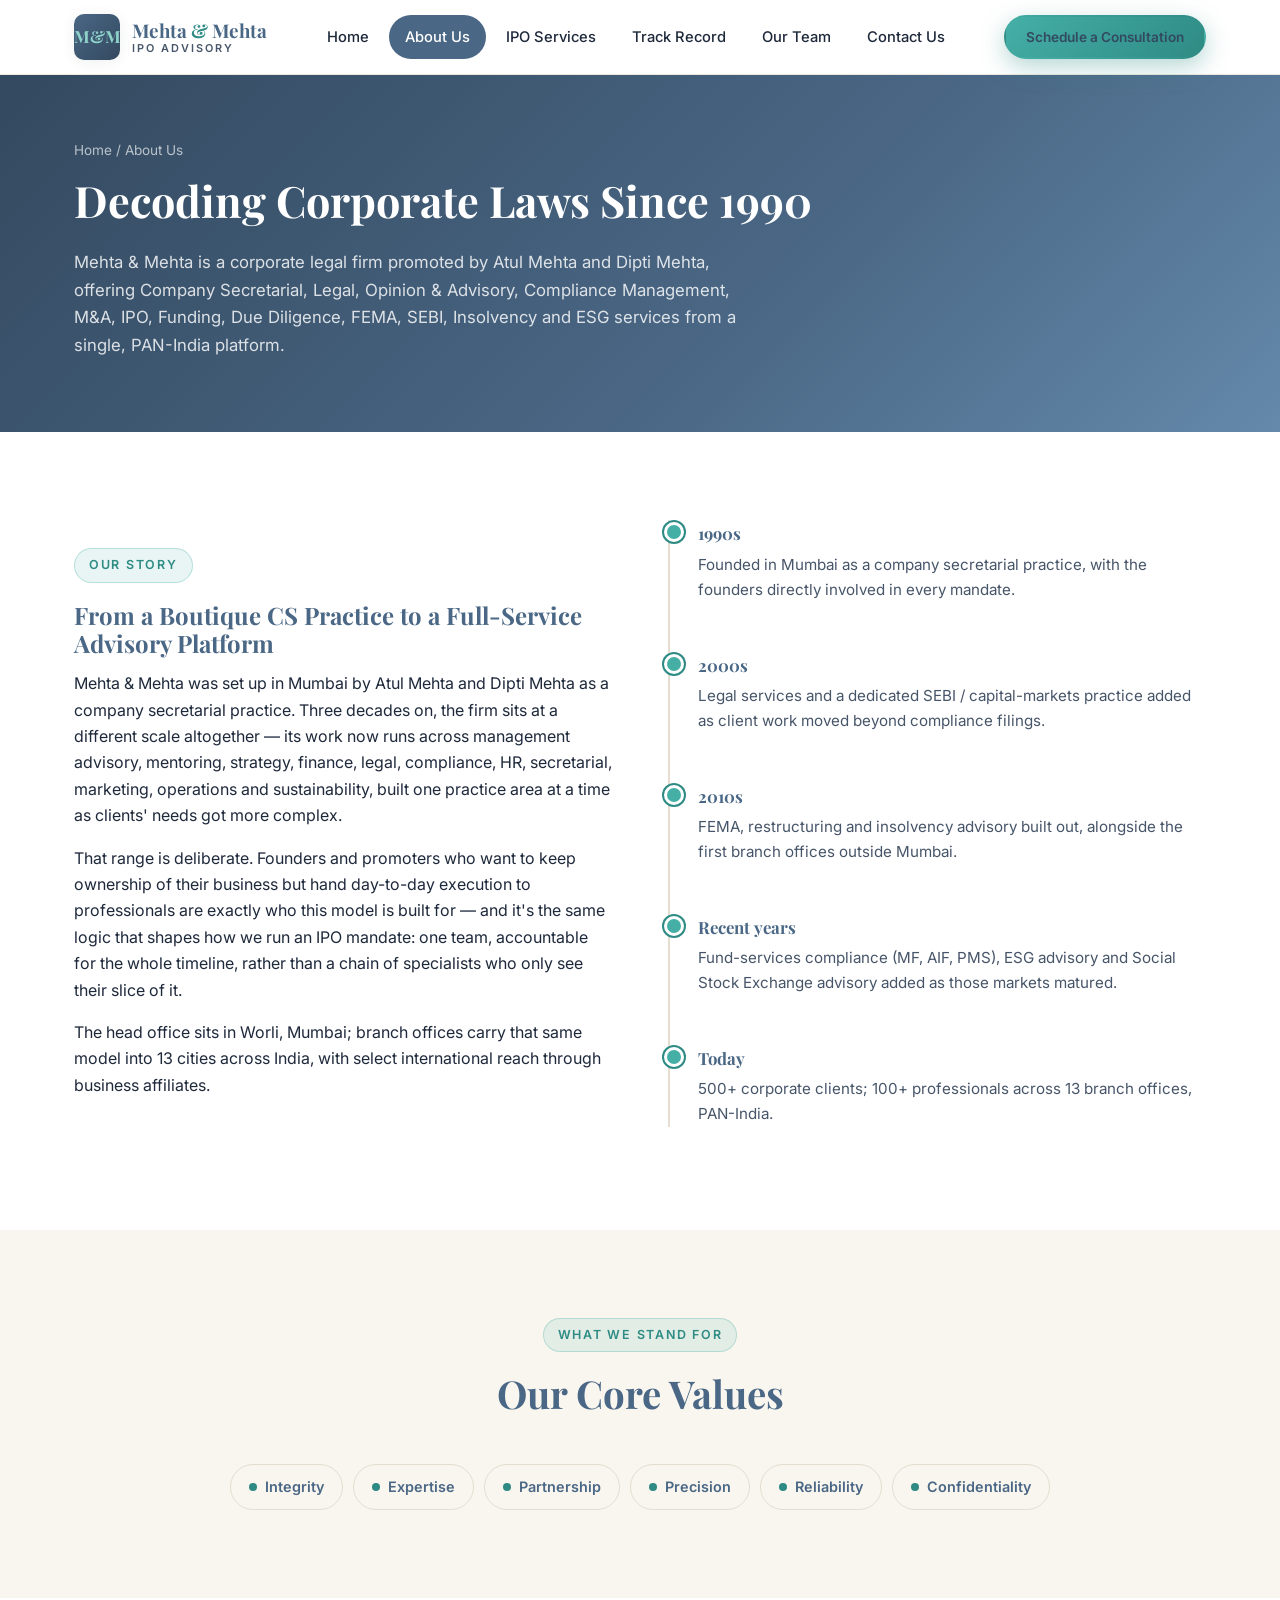
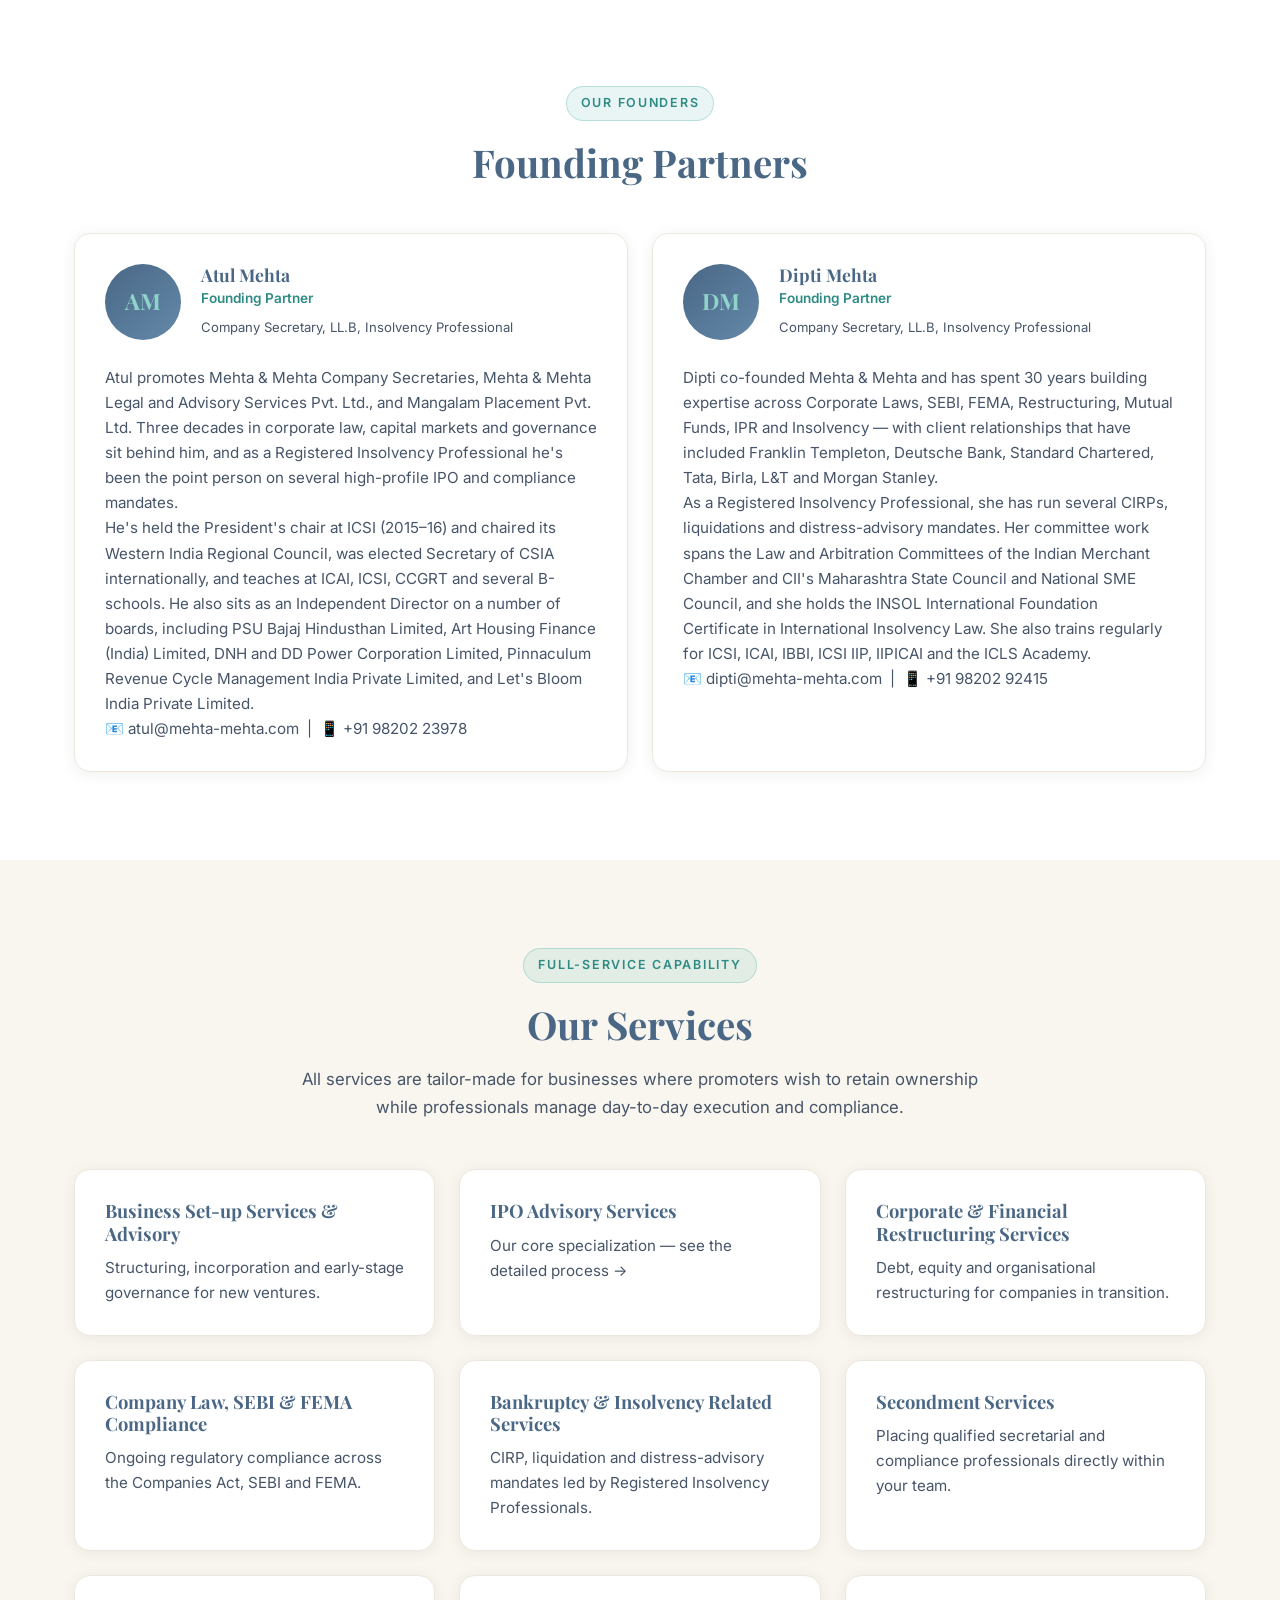
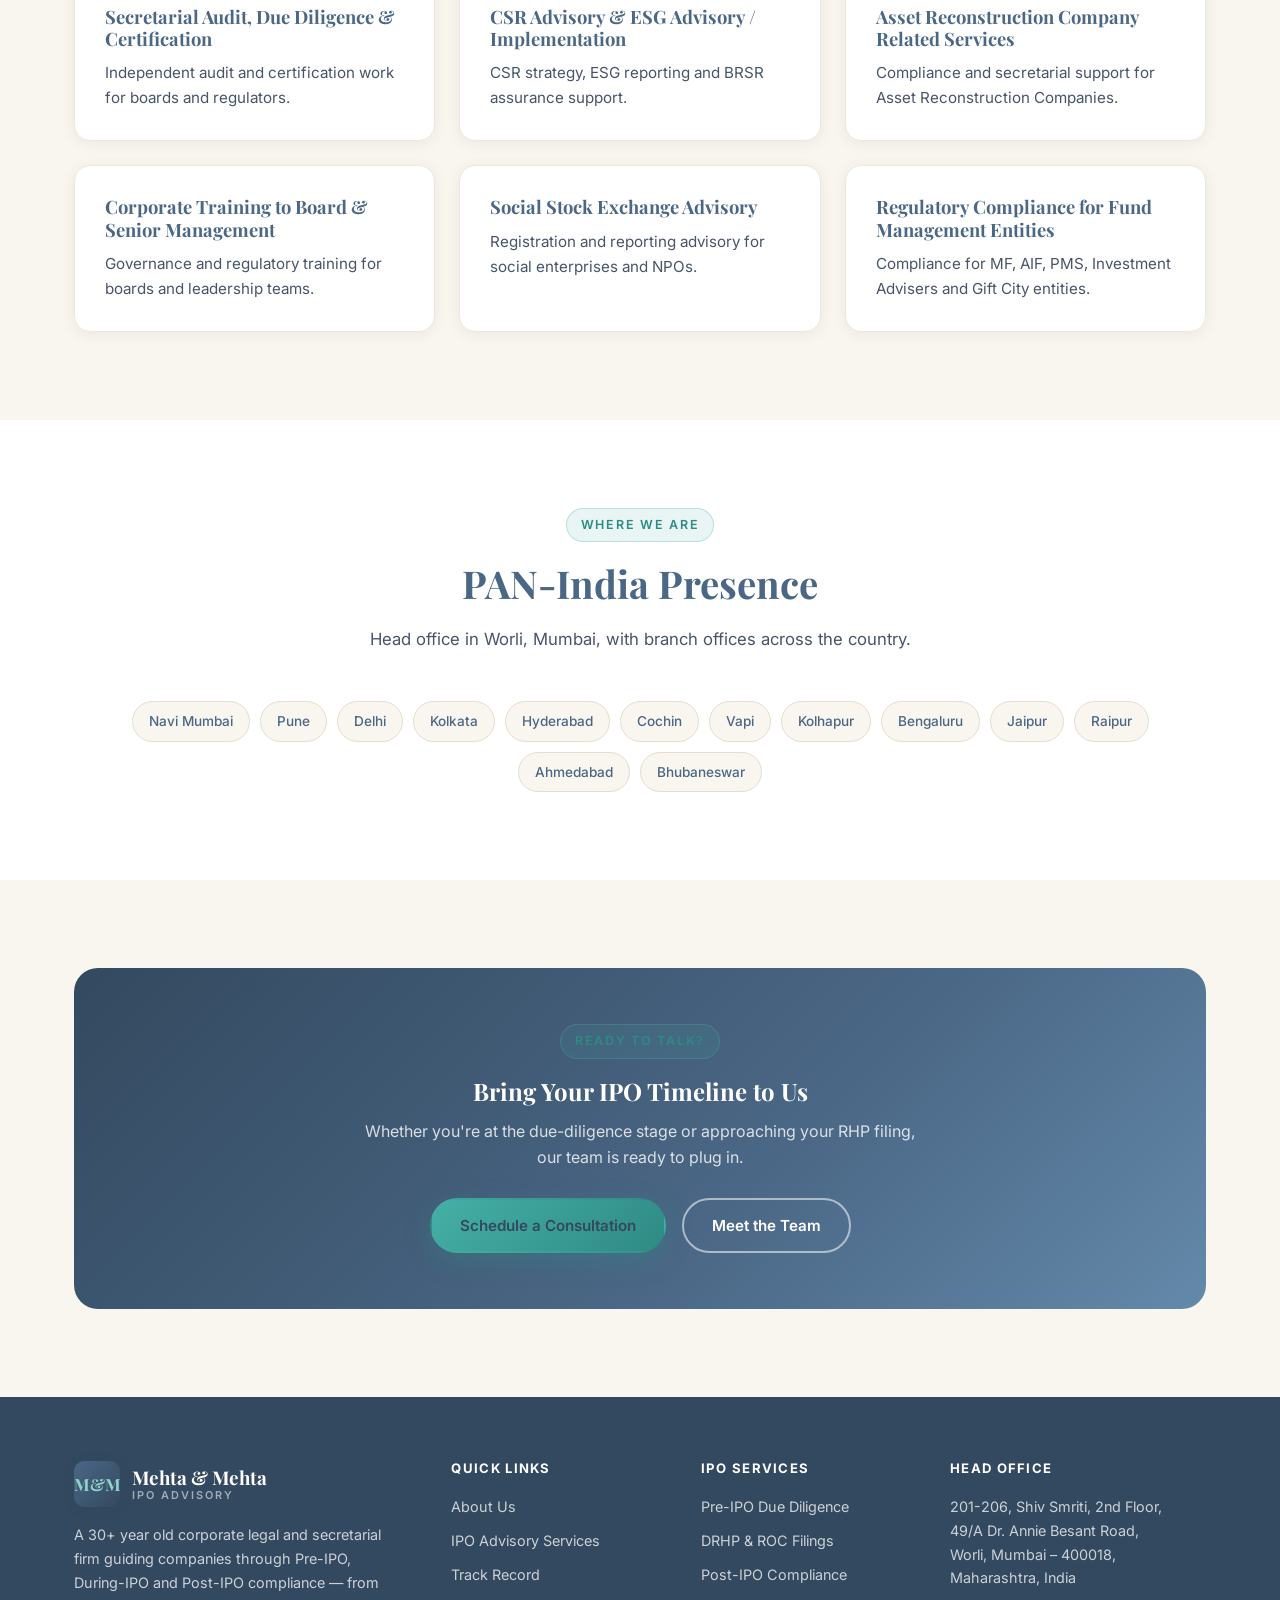
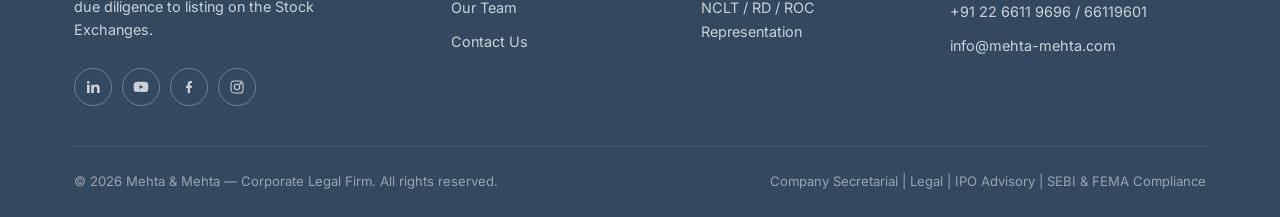
==== about.html @ b13aa044 "Initial commit: M&M IPO Advisory static site Home, About, IPO Services, Track Record, Team and Conta" ====
<!DOCTYPE html>
<html lang="en">
<head>
<meta charset="UTF-8">
<meta name="viewport" content="width=device-width, initial-scale=1.0">
<title>About Us | M&amp;M IPO Advisory — Mehta &amp; Mehta</title>
<meta name="description" content="Mehta & Mehta — a 30+ year old corporate legal and company secretarial firm founded in 1990 by Atul Mehta and Dipti Mehta, with a PAN-India presence across 13 branch offices.">
<link rel="preconnect" href="https://fonts.googleapis.com">
<link rel="preconnect" href="https://fonts.gstatic.com" crossorigin>
<link href="https://fonts.googleapis.com/css2?family=Playfair+Display:wght@500;600;700&family=Inter:wght@300;400;500;600;700&display=swap" rel="stylesheet">
<link rel="stylesheet" href="css/style.css">
</head>
<body>

<header class="main-header">
  <div class="nav-wrap">
    <a class="brand" href="index.html">
      <div class="brand-badge">M&amp;M</div>
      <div class="brand-text">
        <span class="name">Mehta <span class="amp">&amp;</span> Mehta</span>
        <span class="tag">IPO Advisory</span>
      </div>
    </a>
    <nav class="nav-links" id="navLinks">
      <a href="index.html" data-page="index.html">Home</a>
      <a href="about.html" data-page="about.html">About Us</a>
      <a href="services.html" data-page="services.html">IPO Services</a>
      <a href="track-record.html" data-page="track-record.html">Track Record</a>
      <a href="team.html" data-page="team.html">Our Team</a>
      <a href="contact.html" data-page="contact.html">Contact Us</a>
      <a class="btn btn-gold btn-sm" href="contact.html">Schedule a Consultation</a>
    </nav>
    <div class="nav-actions">
      <a class="btn btn-gold btn-sm" href="contact.html">Schedule a Consultation</a>
      <button class="nav-toggle" id="navToggle" aria-label="Toggle menu">
        <svg viewBox="0 0 24 24" fill="none" stroke="currentColor" stroke-width="2"><line x1="3" y1="6" x2="21" y2="6"/><line x1="3" y1="12" x2="21" y2="12"/><line x1="3" y1="18" x2="21" y2="18"/></svg>
      </button>
    </div>
  </div>
</header>

<section class="page-hero">
  <div class="container">
    <div class="breadcrumb"><a href="index.html">Home</a> / About Us</div>
    <h1>Decoding Corporate Laws Since 1990</h1>
    <p>Mehta &amp; Mehta is a corporate legal firm promoted by Atul Mehta and Dipti Mehta, offering Company Secretarial, Legal, Opinion &amp; Advisory, Compliance Management, M&amp;A, IPO, Funding, Due Diligence, FEMA, SEBI, Insolvency and ESG services from a single, PAN-India platform.</p>
  </div>
</section>

<section>
  <div class="container">
    <div class="grid grid-2" style="align-items:center;gap:56px;">
      <div class="reveal">
        <span class="eyebrow">Our Story</span>
        <h2>From a Boutique CS Practice to a Full-Service Advisory Platform</h2>
        <p>Mehta &amp; Mehta was set up in Mumbai by Atul Mehta and Dipti Mehta as a company secretarial practice. Three decades on, the firm sits at a different scale altogether — its work now runs across management advisory, mentoring, strategy, finance, legal, compliance, HR, secretarial, marketing, operations and sustainability, built one practice area at a time as clients' needs got more complex.</p>
        <p>That range is deliberate. Founders and promoters who want to keep ownership of their business but hand day-to-day execution to professionals are exactly who this model is built for — and it's the same logic that shapes how we run an IPO mandate: one team, accountable for the whole timeline, rather than a chain of specialists who only see their slice of it.</p>
        <p>The head office sits in Worli, Mumbai; branch offices carry that same model into 13 cities across India, with select international reach through business affiliates.</p>
      </div>
      <div class="reveal">
        <div class="milestones">
          <div class="milestone"><span class="yr">1990s</span><p>Founded in Mumbai as a company secretarial practice, with the founders directly involved in every mandate.</p></div>
          <div class="milestone"><span class="yr">2000s</span><p>Legal services and a dedicated SEBI / capital-markets practice added as client work moved beyond compliance filings.</p></div>
          <div class="milestone"><span class="yr">2010s</span><p>FEMA, restructuring and insolvency advisory built out, alongside the first branch offices outside Mumbai.</p></div>
          <div class="milestone"><span class="yr">Recent years</span><p>Fund-services compliance (MF, AIF, PMS), ESG advisory and Social Stock Exchange advisory added as those markets matured.</p></div>
          <div class="milestone"><span class="yr">Today</span><p>500+ corporate clients; 100+ professionals across 13 branch offices, PAN-India.</p></div>
        </div>
      </div>
    </div>
  </div>
</section>

<section class="section-cream">
  <div class="container">
    <div class="section-head reveal">
      <span class="eyebrow">What We Stand For</span>
      <h2>Our Core Values</h2>
    </div>
    <div class="tag-list flex-center reveal">
      <span class="value-chip"><span class="dot"></span>Integrity</span>
      <span class="value-chip"><span class="dot"></span>Expertise</span>
      <span class="value-chip"><span class="dot"></span>Partnership</span>
      <span class="value-chip"><span class="dot"></span>Precision</span>
      <span class="value-chip"><span class="dot"></span>Reliability</span>
      <span class="value-chip"><span class="dot"></span>Confidentiality</span>
    </div>
  </div>
</section>

<section>
  <div class="container">
    <div class="section-head reveal">
      <span class="eyebrow">Our Founders</span>
      <h2>Founding Partners</h2>
    </div>
    <div class="grid grid-2">
      <div class="card reveal">
        <div class="team-card">
          <div class="avatar">AM</div>
          <div>
            <h3>Atul Mehta</h3>
            <span class="role">Founding Partner</span>
            <p class="cred">Company Secretary, LL.B, Insolvency Professional</p>
          </div>
        </div>
        <p style="margin-top:16px;">Atul promotes Mehta &amp; Mehta Company Secretaries, Mehta &amp; Mehta Legal and Advisory Services Pvt. Ltd., and Mangalam Placement Pvt. Ltd. Three decades in corporate law, capital markets and governance sit behind him, and as a Registered Insolvency Professional he's been the point person on several high-profile IPO and compliance mandates.</p>
        <p>He's held the President's chair at ICSI (2015–16) and chaired its Western India Regional Council, was elected Secretary of CSIA internationally, and teaches at ICAI, ICSI, CCGRT and several B-schools. He also sits as an Independent Director on a number of boards, including PSU Bajaj Hindusthan Limited, Art Housing Finance (India) Limited, DNH and DD Power Corporation Limited, Pinnaculum Revenue Cycle Management India Private Limited, and Let's Bloom India Private Limited.</p>
        <p class="contact-line">📧 <a href="mailto:atul@mehta-mehta.com">atul@mehta-mehta.com</a> &nbsp;|&nbsp; 📱 +91 98202 23978</p>
      </div>
      <div class="card reveal">
        <div class="team-card">
          <div class="avatar">DM</div>
          <div>
            <h3>Dipti Mehta</h3>
            <span class="role">Founding Partner</span>
            <p class="cred">Company Secretary, LL.B, Insolvency Professional</p>
          </div>
        </div>
        <p style="margin-top:16px;">Dipti co-founded Mehta &amp; Mehta and has spent 30 years building expertise across Corporate Laws, SEBI, FEMA, Restructuring, Mutual Funds, IPR and Insolvency — with client relationships that have included Franklin Templeton, Deutsche Bank, Standard Chartered, Tata, Birla, L&amp;T and Morgan Stanley.</p>
        <p>As a Registered Insolvency Professional, she has run several CIRPs, liquidations and distress-advisory mandates. Her committee work spans the Law and Arbitration Committees of the Indian Merchant Chamber and CII's Maharashtra State Council and National SME Council, and she holds the INSOL International Foundation Certificate in International Insolvency Law. She also trains regularly for ICSI, ICAI, IBBI, ICSI IIP, IIPICAI and the ICLS Academy.</p>
        <p class="contact-line">📧 <a href="mailto:dipti@mehta-mehta.com">dipti@mehta-mehta.com</a> &nbsp;|&nbsp; 📱 +91 98202 92415</p>
      </div>
    </div>
  </div>
</section>

<section class="section-cream">
  <div class="container">
    <div class="section-head reveal">
      <span class="eyebrow">Full-Service Capability</span>
      <h2>Our Services</h2>
      <p>All services are tailor-made for businesses where promoters wish to retain ownership while professionals manage day-to-day execution and compliance.</p>
    </div>
    <div class="grid grid-3">
      <div class="card reveal"><h3>Business Set-up Services &amp; Advisory</h3><p>Structuring, incorporation and early-stage governance for new ventures.</p></div>
      <div class="card reveal"><h3>IPO Advisory Services</h3><p>Our core specialization — see the <a href="services.html">detailed process →</a></p></div>
      <div class="card reveal"><h3>Corporate &amp; Financial Restructuring Services</h3><p>Debt, equity and organisational restructuring for companies in transition.</p></div>
      <div class="card reveal"><h3>Company Law, SEBI &amp; FEMA Compliance</h3><p>Ongoing regulatory compliance across the Companies Act, SEBI and FEMA.</p></div>
      <div class="card reveal"><h3>Bankruptcy &amp; Insolvency Related Services</h3><p>CIRP, liquidation and distress-advisory mandates led by Registered Insolvency Professionals.</p></div>
      <div class="card reveal"><h3>Secondment Services</h3><p>Placing qualified secretarial and compliance professionals directly within your team.</p></div>
      <div class="card reveal"><h3>Secretarial Audit, Due Diligence &amp; Certification</h3><p>Independent audit and certification work for boards and regulators.</p></div>
      <div class="card reveal"><h3>CSR Advisory &amp; ESG Advisory / Implementation</h3><p>CSR strategy, ESG reporting and BRSR assurance support.</p></div>
      <div class="card reveal"><h3>Asset Reconstruction Company Related Services</h3><p>Compliance and secretarial support for Asset Reconstruction Companies.</p></div>
      <div class="card reveal"><h3>Corporate Training to Board &amp; Senior Management</h3><p>Governance and regulatory training for boards and leadership teams.</p></div>
      <div class="card reveal"><h3>Social Stock Exchange Advisory</h3><p>Registration and reporting advisory for social enterprises and NPOs.</p></div>
      <div class="card reveal"><h3>Regulatory Compliance for Fund Management Entities</h3><p>Compliance for MF, AIF, PMS, Investment Advisers and Gift City entities.</p></div>
    </div>
  </div>
</section>

<section>
  <div class="container">
    <div class="section-head reveal">
      <span class="eyebrow">Where We Are</span>
      <h2>PAN-India Presence</h2>
      <p>Head office in Worli, Mumbai, with branch offices across the country.</p>
    </div>
    <div class="branch-pills flex-center reveal">
      <span>Navi Mumbai</span><span>Pune</span><span>Delhi</span><span>Kolkata</span><span>Hyderabad</span>
      <span>Cochin</span><span>Vapi</span><span>Kolhapur</span><span>Bengaluru</span><span>Jaipur</span>
      <span>Raipur</span><span>Ahmedabad</span><span>Bhubaneswar</span>
    </div>
  </div>
</section>

<section class="section-cream">
  <div class="container">
    <div class="cta-band reveal" style="background:linear-gradient(135deg,var(--navy-dark),var(--navy) 60%,var(--navy-mid));">
      <span class="eyebrow">Ready to Talk?</span>
      <h2>Bring Your IPO Timeline to Us</h2>
      <p>Whether you're at the due-diligence stage or approaching your RHP filing, our team is ready to plug in.</p>
      <div class="cta-actions">
        <a class="btn btn-gold" href="contact.html">Schedule a Consultation</a>
        <a class="btn btn-outline-light" href="team.html">Meet the Team</a>
      </div>
    </div>
  </div>
</section>

<footer class="site-footer">
  <div class="container">
    <div class="footer-grid">
      <div>
        <a class="brand" href="index.html" style="margin-bottom:16px;">
          <div class="brand-badge">M&amp;M</div>
          <div class="brand-text">
            <span class="name">Mehta &amp; Mehta</span>
            <span class="tag">IPO Advisory</span>
          </div>
        </a>
        <p class="desc">A 30+ year old corporate legal and secretarial firm guiding companies through Pre-IPO, During-IPO and Post-IPO compliance — from due diligence to listing on the Stock Exchanges.</p>
        <div class="social-row">
          <a href="https://www.linkedin.com/company/mnmlegal" target="_blank" rel="noopener" aria-label="LinkedIn"><svg viewBox="0 0 24 24" fill="currentColor" width="16" height="16"><path d="M6.94 5a2 2 0 11-4-.002 2 2 0 014 .002zM7 8.48H3V21h4V8.48zm6.32 0H9.34V21h3.94v-6.57c0-3.66 4.77-3.96 4.77 0V21H22v-7.93c0-6.17-7.06-5.94-8.68-2.91V8.48z"/></svg></a>
          <a href="https://www.youtube.com/channel/UCFiho8xrHI4d8hcQgPQEnPQ" target="_blank" rel="noopener" aria-label="YouTube"><svg viewBox="0 0 24 24" fill="currentColor" width="16" height="16"><path d="M23 12s0-3.5-.45-5.17a2.94 2.94 0 00-2.07-2.08C18.8 4.3 12 4.3 12 4.3s-6.8 0-8.48.45A2.94 2.94 0 001.45 6.83C1 8.5 1 12 1 12s0 3.5.45 5.17a2.94 2.94 0 002.07 2.08C5.2 19.7 12 19.7 12 19.7s6.8 0 8.48-.45a2.94 2.94 0 002.07-2.08C23 15.5 23 12 23 12zM9.75 15.02V8.98L15.5 12l-5.75 3.02z"/></svg></a>
          <a href="https://www.facebook.com/mnmlegals" target="_blank" rel="noopener" aria-label="Facebook"><svg viewBox="0 0 24 24" fill="currentColor" width="16" height="16"><path d="M13.5 21v-7.5H16l.5-3.5h-3V7.8c0-1 .3-1.7 1.7-1.7H16.6V3.1C16.3 3 15.3 2.9 14.2 2.9c-2.4 0-4.1 1.5-4.1 4.2v2.9H7.6V13.5h2.5V21h3.4z"/></svg></a>
          <a href="https://www.instagram.com/mehtaandmehta" target="_blank" rel="noopener" aria-label="Instagram"><svg viewBox="0 0 24 24" fill="none" stroke="currentColor" stroke-width="1.6" width="16" height="16"><rect x="3" y="3" width="18" height="18" rx="5"/><circle cx="12" cy="12" r="4"/><circle cx="17.4" cy="6.6" r="1"/></svg></a>
        </div>
      </div>
      <div>
        <h4>Quick Links</h4>
        <ul class="footer-links">
          <li><a href="about.html">About Us</a></li>
          <li><a href="services.html">IPO Advisory Services</a></li>
          <li><a href="track-record.html">Track Record</a></li>
          <li><a href="team.html">Our Team</a></li>
          <li><a href="contact.html">Contact Us</a></li>
        </ul>
      </div>
      <div>
        <h4>IPO Services</h4>
        <ul class="footer-links">
          <li><a href="services.html#pre-ipo">Pre-IPO Due Diligence</a></li>
          <li><a href="services.html#during-ipo">DRHP &amp; ROC Filings</a></li>
          <li><a href="services.html#post-ipo">Post-IPO Compliance</a></li>
          <li><a href="services.html#process">NCLT / RD / ROC Representation</a></li>
        </ul>
      </div>
      <div>
        <h4>Head Office</h4>
        <ul class="footer-links">
          <li>201-206, Shiv Smriti, 2nd Floor,<br>49/A Dr. Annie Besant Road,<br>Worli, Mumbai – 400018, Maharashtra, India</li>
          <li><a href="tel:+912266119696">+91 22 6611 9696</a> / <a href="tel:+912266119601">66119601</a></li>
          <li><a href="mailto:info@mehta-mehta.com">info@mehta-mehta.com</a></li>
        </ul>
      </div>
    </div>
    <div class="footer-bottom">
      <span>© <span id="yearNow"></span> Mehta &amp; Mehta — Corporate Legal Firm. All rights reserved.</span>
      <span>Company Secretarial | Legal | IPO Advisory | SEBI &amp; FEMA Compliance</span>
    </div>
  </div>
</footer>
<script src="js/main.js"></script>
</body>
</html>
---- css/style.css ----
/* ============================================================
   M&M IPO Advisory — stylesheet
   Palette: light slate blue / teal. Type: Playfair Display + Inter.
   ============================================================ */

:root {
  --navy-dark:  #33495F;
  --navy:       #4A6785;
  --navy-mid:   #6489AA;
  --navy-light: #82A6C5;

  --gold-dark:  #2E8B84;
  --gold:       #45AFA6;
  --gold-light: #8FD4CB;

  --cream:      #F9F6EF;
  --border:     #E4DDD0;
  --border-light: #EDE8DF;

  --slate-dark: #1E293B;
  --slate:      #475569;
  --white:      #FFFFFF;

  --radius:     10px;
  --radius-lg:  16px;
  --radius-xl:  24px;

  --shadow-sm:  0 2px 14px rgba(45,62,80,.08);
  --shadow-md:  0 8px 32px rgba(45,62,80,.13);
  --shadow-lg:  0 20px 60px rgba(45,62,80,.18);

  --font-serif: 'Playfair Display', Georgia, serif;
  --font-sans:  'Inter', system-ui, -apple-system, sans-serif;

  --transition: all .3s cubic-bezier(.4,0,.2,1);
}

* { box-sizing: border-box; }
html { scroll-behavior: smooth; }

body {
  margin: 0;
  font-family: var(--font-sans);
  color: var(--slate-dark);
  background: var(--white);
  line-height: 1.65;
  -webkit-font-smoothing: antialiased;
}

h1, h2, h3, h4, .serif {
  font-family: var(--font-serif);
  color: var(--navy);
  line-height: 1.2;
  margin: 0 0 .5em;
}

p { margin: 0 0 1em; }
a { color: inherit; text-decoration: none; }
img { max-width: 100%; display: block; }
ul { margin: 0; padding: 0; list-style: none; }

.container {
  width: 100%;
  max-width: 1180px;
  margin: 0 auto;
  padding: 0 24px;
}

section { padding: 88px 0; }
@media (max-width: 768px) { section { padding: 56px 0; } }

.section-cream { background: var(--cream); }
.section-navy {
  background: linear-gradient(135deg, var(--navy-dark), var(--navy) 55%, var(--navy-mid));
  color: var(--white);
}
.section-navy h1, .section-navy h2, .section-navy h3 { color: var(--white); }

.eyebrow {
  display: inline-block;
  font-family: var(--font-sans);
  font-weight: 600;
  font-size: .78rem;
  letter-spacing: .14em;
  text-transform: uppercase;
  color: var(--gold-dark);
  background: rgba(69,175,166,.12);
  border: 1px solid rgba(69,175,166,.3);
  padding: 6px 14px;
  border-radius: 100px;
  margin-bottom: 18px;
}
.section-navy .eyebrow { color: var(--gold-light); background: rgba(69,175,166,.14); border-color: rgba(69,175,166,.35); }

.section-head { max-width: 720px; margin: 0 auto 48px; text-align: center; }
.section-head h2 { font-size: clamp(1.7rem, 3vw, 2.4rem); }
.section-head p { color: var(--slate); font-size: 1.05rem; }
.section-navy .section-head p { color: rgba(255,255,255,.82); }

/* ---------- Buttons ---------- */
.btn {
  display: inline-flex;
  align-items: center;
  justify-content: center;
  gap: 8px;
  font-family: var(--font-sans);
  font-weight: 600;
  font-size: .95rem;
  padding: 13px 28px;
  border-radius: 100px;
  border: 2px solid transparent;
  cursor: pointer;
  transition: var(--transition);
  white-space: nowrap;
}
.btn-gold {
  background: linear-gradient(135deg, var(--gold), var(--gold-dark));
  color: var(--navy-dark);
  box-shadow: 0 8px 24px rgba(46,139,132,.35);
}
.btn-gold:hover { transform: translateY(-2px); box-shadow: 0 12px 30px rgba(46,139,132,.45); }
.btn-outline-light {
  border-color: rgba(255,255,255,.55);
  color: var(--white);
  background: transparent;
}
.btn-outline-light:hover { background: rgba(255,255,255,.12); border-color: var(--white); }
.btn-outline-navy {
  border-color: var(--navy);
  color: var(--navy);
  background: transparent;
}
.btn-outline-navy:hover { background: var(--navy); color: var(--white); }
.btn-sm { padding: 9px 20px; font-size: .85rem; }
.btn-block { width: 100%; }

/* ---------- Header / Nav ---------- */
.main-header {
  position: sticky;
  top: 0;
  z-index: 999;
  background: rgba(255,255,255,.92);
  backdrop-filter: blur(10px);
  border-bottom: 1px solid var(--border-light);
}
.nav-wrap {
  display: flex;
  align-items: center;
  justify-content: space-between;
  padding: 14px 24px;
  max-width: 1180px;
  margin: 0 auto;
}
.brand { display: flex; align-items: center; gap: 12px; }
.brand-badge {
  width: 46px; height: 46px;
  border-radius: 10px;
  background: linear-gradient(135deg, var(--navy), var(--navy-dark));
  color: var(--gold-light);
  font-family: var(--font-serif);
  font-weight: 700;
  font-size: 1.05rem;
  display: flex; align-items: center; justify-content: center;
  flex-shrink: 0;
  box-shadow: var(--shadow-sm);
}
.brand-text { line-height: 1.15; }
.brand-text .name {
  font-family: var(--font-serif);
  font-weight: 700;
  font-size: 1.18rem;
  color: var(--navy);
}
.brand-text .name .amp { color: var(--gold-dark); }
.brand-text .tag {
  display: block;
  font-size: .68rem;
  letter-spacing: .18em;
  text-transform: uppercase;
  color: var(--slate);
  font-weight: 600;
}

.nav-links { display: flex; align-items: center; gap: 4px; }
.nav-links a {
  padding: 10px 16px;
  font-size: .92rem;
  font-weight: 500;
  color: var(--slate-dark);
  border-radius: 100px;
  transition: var(--transition);
}
.nav-links a:hover, .nav-links a.active { background: var(--navy); color: var(--white); }
.nav-links .btn-gold { display: none; }
.nav-actions { display: flex; align-items: center; gap: 14px; }
.nav-toggle {
  display: none;
  background: none; border: none; cursor: pointer;
  width: 40px; height: 40px;
  color: var(--navy);
}
.nav-toggle svg { width: 26px; height: 26px; }

@media (max-width: 960px) {
  .nav-links {
    position: fixed;
    top: 72px; left: 0; right: 0;
    height: calc(100vh - 72px);
    background: var(--white);
    flex-direction: column;
    align-items: stretch;
    padding: 20px 24px;
    gap: 4px;
    transform: translateY(-12px);
    opacity: 0;
    pointer-events: none;
    transition: var(--transition);
    overflow-y: auto;
  }
  .nav-links.open { transform: translateY(0); opacity: 1; pointer-events: auto; }
  .nav-links a { padding: 14px 16px; font-size: 1.02rem; }
  .nav-actions .btn-gold { display: none; }
  .nav-links .btn-gold { display: inline-flex; margin-top: 10px; }
  .nav-toggle { display: inline-flex; align-items: center; justify-content: center; }
}

/* ---------- Hero ---------- */
.hero {
  position: relative;
  padding: 110px 0 100px;
  background:
    radial-gradient(1100px 500px at 15% -10%, rgba(69,175,166,.16), transparent 60%),
    linear-gradient(135deg, var(--navy-dark), var(--navy) 55%, var(--navy-mid));
  color: var(--white);
  overflow: hidden;
}
.hero::after {
  content: "";
  position: absolute; inset: 0;
  background-image: linear-gradient(rgba(255,255,255,.05) 1px, transparent 1px), linear-gradient(90deg, rgba(255,255,255,.05) 1px, transparent 1px);
  background-size: 46px 46px;
  mask-image: radial-gradient(ellipse at 70% 30%, black, transparent 70%);
  pointer-events: none;
}
.hero-inner { position: relative; z-index: 1; max-width: 760px; }
.hero h1 { color: var(--white); font-size: clamp(2.1rem, 4.4vw, 3.4rem); }
.hero .lead { font-size: 1.15rem; color: rgba(255,255,255,.85); max-width: 640px; }
.hero-actions { display: flex; gap: 16px; flex-wrap: wrap; margin-top: 32px; }

.hero-stats {
  position: relative; z-index: 1;
  display: grid;
  grid-template-columns: repeat(4, 1fr);
  gap: 18px;
  margin-top: 64px;
  padding-top: 40px;
  border-top: 1px solid rgba(255,255,255,.15);
}
.hero-stats .stat-num { font-family: var(--font-serif); font-size: 2.1rem; font-weight: 700; color: var(--gold-light); }
.hero-stats .stat-label { font-size: .82rem; color: rgba(255,255,255,.75); letter-spacing: .02em; }
@media (max-width: 768px) { .hero-stats { grid-template-columns: repeat(2, 1fr); } }

/* ---------- Page header (inner pages) ---------- */
.page-hero {
  padding: 64px 0 56px;
  background: linear-gradient(135deg, var(--navy-dark), var(--navy) 60%, var(--navy-mid));
  color: var(--white);
}
.page-hero .breadcrumb { font-size: .85rem; color: rgba(255,255,255,.65); margin-bottom: 14px; }
.page-hero .breadcrumb a:hover { color: var(--gold-light); }
.page-hero h1 { color: var(--white); font-size: clamp(1.9rem, 3.6vw, 2.7rem); }
.page-hero p { color: rgba(255,255,255,.82); max-width: 680px; font-size: 1.05rem; }

/* ---------- Cards / grids ---------- */
.grid { display: grid; gap: 24px; }
.grid-2 { grid-template-columns: repeat(2, 1fr); }
.grid-3 { grid-template-columns: repeat(3, 1fr); }
.grid-4 { grid-template-columns: repeat(4, 1fr); }
@media (max-width: 900px) { .grid-3, .grid-4 { grid-template-columns: repeat(2, 1fr); } }
@media (max-width: 600px) { .grid-2, .grid-3, .grid-4 { grid-template-columns: 1fr; } }

.card {
  background: var(--white);
  border: 1px solid var(--border-light);
  border-radius: var(--radius-lg);
  padding: 30px;
  box-shadow: var(--shadow-sm);
  transition: var(--transition);
}
.card:hover { box-shadow: var(--shadow-md); transform: translateY(-3px); }
.card .icon-badge {
  width: 52px; height: 52px;
  border-radius: 12px;
  background: linear-gradient(135deg, var(--navy), var(--navy-mid));
  color: var(--gold-light);
  display: flex; align-items: center; justify-content: center;
  margin-bottom: 18px;
  font-size: 1.3rem;
}
.card h3 { font-size: 1.15rem; margin-bottom: 10px; }
.card p { color: var(--slate); font-size: .95rem; margin-bottom: 0; }

/* ---------- Timeline (Pre / During / Post IPO) ---------- */
.timeline-3 { display: grid; grid-template-columns: repeat(3, 1fr); gap: 24px; }
@media (max-width: 900px) { .timeline-3 { grid-template-columns: 1fr; } }
.timeline-col {
  background: var(--white);
  border-radius: var(--radius-lg);
  border: 1px solid var(--border-light);
  box-shadow: var(--shadow-sm);
  overflow: hidden;
}
.timeline-col .tl-head {
  padding: 20px 24px;
  font-family: var(--font-serif);
  font-weight: 700;
  font-size: 1.15rem;
  color: var(--white);
}
.timeline-col.pre .tl-head { background: linear-gradient(135deg, var(--navy), var(--navy-mid)); }
.timeline-col.during .tl-head { background: linear-gradient(135deg, var(--gold-dark), var(--gold)); color: var(--navy-dark); }
.timeline-col.post .tl-head { background: linear-gradient(135deg, var(--navy-mid), var(--navy-light)); }
.timeline-col ul { padding: 22px 24px 26px; }
.timeline-col li {
  position: relative;
  padding-left: 22px;
  margin-bottom: 13px;
  font-size: .93rem;
  color: var(--slate-dark);
}
.timeline-col li::before {
  content: "";
  position: absolute; left: 0; top: 7px;
  width: 8px; height: 8px;
  border-radius: 50%;
  background: var(--gold-dark);
}
.timeline-col li:last-child { margin-bottom: 0; }

/* ---------- Team ---------- */
.team-card { display: flex; gap: 20px; align-items: flex-start; }
.avatar {
  width: 76px; height: 76px;
  border-radius: 50%;
  background: linear-gradient(135deg, var(--navy), var(--navy-mid));
  color: var(--gold-light);
  font-family: var(--font-serif);
  font-weight: 700;
  font-size: 1.4rem;
  display: flex; align-items: center; justify-content: center;
  flex-shrink: 0;
}
.team-card h3 { font-size: 1.1rem; margin-bottom: 2px; }
.team-card .role { color: var(--gold-dark); font-weight: 600; font-size: .85rem; margin-bottom: 8px; display: block; }
.team-card .cred { color: var(--slate); font-size: .82rem; margin-bottom: 10px; }
.team-card .contact-line { font-size: .82rem; color: var(--slate); }
.team-card .contact-line a:hover { color: var(--navy-mid); text-decoration: underline; }

/* ---------- Stats strip ---------- */
.stats-strip {
  display: grid;
  grid-template-columns: repeat(4, 1fr);
  gap: 24px;
  text-align: center;
}
@media (max-width: 700px) { .stats-strip { grid-template-columns: repeat(2, 1fr); } }
.stats-strip .stat-num { font-family: var(--font-serif); font-size: 2.5rem; font-weight: 700; color: var(--navy); }
.stats-strip .stat-label { color: var(--slate); font-size: .88rem; text-transform: uppercase; letter-spacing: .06em; }

/* ---------- Values ---------- */
.value-chip {
  display: inline-flex; align-items: center; gap: 8px;
  padding: 10px 18px;
  border-radius: 100px;
  background: var(--cream);
  border: 1px solid var(--border);
  font-weight: 600; font-size: .9rem;
  color: var(--navy);
}
.value-chip .dot { width: 8px; height: 8px; border-radius: 50%; background: var(--gold-dark); }

/* ---------- Clientele grid ---------- */
.client-grid {
  display: grid;
  grid-template-columns: repeat(3, 1fr);
  gap: 10px 28px;
}
@media (max-width: 900px) { .client-grid { grid-template-columns: repeat(2, 1fr); } }
@media (max-width: 560px) { .client-grid { grid-template-columns: 1fr; } }
.client-grid li {
  display: flex; align-items: flex-start; gap: 10px;
  padding: 9px 0;
  border-bottom: 1px dashed var(--border);
  font-size: .93rem;
  color: var(--slate-dark);
}
.client-grid li .tick { color: var(--gold-dark); font-weight: 700; flex-shrink: 0; }
.client-grid.collapsed li:nth-child(n+31) { display: none; }

.hallmark-strip {
  display: flex; flex-wrap: wrap; gap: 12px; justify-content: center;
}
.hallmark-strip span {
  background: var(--white);
  border: 1px solid var(--border);
  border-radius: 100px;
  padding: 9px 18px;
  font-size: .88rem;
  font-weight: 600;
  color: var(--navy);
  box-shadow: var(--shadow-sm);
}

/* ---------- Timeline steps (about page) ---------- */
.milestones { position: relative; padding-left: 28px; border-left: 2px solid var(--border); }
.milestone { position: relative; padding-bottom: 34px; }
.milestone:last-child { padding-bottom: 0; }
.milestone::before {
  content: "";
  position: absolute; left: -34px; top: 2px;
  width: 14px; height: 14px; border-radius: 50%;
  background: var(--gold); border: 3px solid var(--white);
  box-shadow: 0 0 0 2px var(--gold-dark);
}
.milestone .yr { font-family: var(--font-serif); font-weight: 700; color: var(--navy); font-size: 1.05rem; }
.milestone p { color: var(--slate); margin-top: 4px; font-size: .95rem; }

/* ---------- Branch list ---------- */
.branch-pills { display: flex; flex-wrap: wrap; gap: 10px; }
.branch-pills span {
  background: var(--cream);
  border: 1px solid var(--border);
  color: var(--navy);
  font-size: .85rem;
  font-weight: 500;
  padding: 8px 16px;
  border-radius: 100px;
}

/* ---------- Contact ---------- */
.contact-grid { display: grid; grid-template-columns: 1fr 1.1fr; gap: 44px; }
@media (max-width: 900px) { .contact-grid { grid-template-columns: 1fr; } }
.contact-info-card {
  background: var(--navy);
  background: linear-gradient(160deg, var(--navy-dark), var(--navy));
  color: var(--white);
  border-radius: var(--radius-lg);
  padding: 36px;
}
.contact-info-card h3 { color: var(--white); }
.contact-row { display: flex; gap: 14px; margin-bottom: 22px; align-items: flex-start; }
.contact-row .ci-icon {
  width: 40px; height: 40px; border-radius: 10px;
  background: rgba(69,175,166,.16);
  color: var(--gold-light);
  display: flex; align-items: center; justify-content: center;
  flex-shrink: 0;
}
.contact-row .ci-label { font-size: .78rem; text-transform: uppercase; letter-spacing: .08em; color: rgba(255,255,255,.6); margin-bottom: 3px; }
.contact-row a:hover { color: var(--gold-light); }
.social-row { display: flex; gap: 10px; margin-top: 26px; }
.social-row a {
  width: 38px; height: 38px; border-radius: 50%;
  border: 1px solid rgba(255,255,255,.3);
  display: flex; align-items: center; justify-content: center;
  transition: var(--transition);
}
.social-row a:hover { background: var(--gold); border-color: var(--gold); color: var(--navy-dark); }

.form-card {
  background: var(--white);
  border: 1px solid var(--border-light);
  border-radius: var(--radius-lg);
  padding: 36px;
  box-shadow: var(--shadow-sm);
}
.form-row { display: grid; grid-template-columns: 1fr 1fr; gap: 16px; margin-bottom: 16px; }
@media (max-width: 560px) { .form-row { grid-template-columns: 1fr; } }
.field label { display: block; font-size: .84rem; font-weight: 600; color: var(--navy); margin-bottom: 6px; }
.field input, .field select, .field textarea {
  width: 100%;
  padding: 12px 14px;
  border: 1px solid var(--border);
  border-radius: var(--radius);
  font-family: var(--font-sans);
  font-size: .95rem;
  color: var(--slate-dark);
  background: var(--cream);
  transition: var(--transition);
}
.field input:focus, .field select:focus, .field textarea:focus {
  outline: none; border-color: var(--navy-mid); background: var(--white);
  box-shadow: 0 0 0 3px rgba(37,78,138,.12);
}
.field textarea { resize: vertical; min-height: 110px; }
.form-note { font-size: .82rem; color: var(--slate); margin-top: 14px; }
.form-success {
  display: none;
  background: rgba(46,139,132,.1);
  border: 1px solid var(--gold-dark);
  color: var(--navy);
  padding: 12px 16px;
  border-radius: var(--radius);
  font-size: .88rem;
  margin-bottom: 16px;
}
.form-success.show { display: block; }

.map-embed { border-radius: var(--radius-lg); overflow: hidden; border: 1px solid var(--border-light); margin-top: 24px; }
.map-embed iframe { width: 100%; height: 300px; border: 0; display: block; }

/* ---------- CTA band ---------- */
.cta-band {
  background: linear-gradient(135deg, var(--navy-dark), var(--navy) 60%, var(--navy-mid));
  color: var(--white);
  border-radius: var(--radius-xl);
  padding: 56px;
  text-align: center;
}
.cta-band h2 { color: var(--white); margin-bottom: 12px; }
.cta-band p { color: rgba(255,255,255,.8); max-width: 560px; margin: 0 auto 28px; }
.cta-actions { display: flex; gap: 16px; justify-content: center; flex-wrap: wrap; }

/* ---------- Footer ---------- */
.site-footer { background: var(--navy-dark); color: rgba(255,255,255,.75); padding-top: 64px; }
.footer-grid {
  display: grid;
  grid-template-columns: 1.6fr 1fr 1fr 1.2fr;
  gap: 36px;
  padding-bottom: 40px;
  border-bottom: 1px solid rgba(255,255,255,.1);
}
@media (max-width: 860px) { .footer-grid { grid-template-columns: 1fr 1fr; } }
@media (max-width: 520px) { .footer-grid { grid-template-columns: 1fr; } }
.site-footer h4 { color: var(--white); font-family: var(--font-sans); font-size: .82rem; text-transform: uppercase; letter-spacing: .1em; margin-bottom: 18px; }
.site-footer .brand-text .name { color: var(--white); }
.site-footer .brand-text .tag { color: rgba(255,255,255,.55); }
.site-footer p.desc { font-size: .9rem; max-width: 320px; }
.footer-links li { margin-bottom: 10px; font-size: .9rem; }
.footer-links a:hover { color: var(--gold-light); }
.footer-bottom {
  display: flex; justify-content: space-between; align-items: center;
  flex-wrap: wrap; gap: 12px;
  padding: 24px 0;
  font-size: .82rem;
  color: rgba(255,255,255,.5);
}
.footer-bottom .social-row a { border-color: rgba(255,255,255,.2); color: rgba(255,255,255,.7); width: 34px; height: 34px; }

/* ---------- Reveal-on-scroll (content is always visible; this only adds a subtle settle-in) ---------- */
.reveal { opacity: 1; transform: none; }
.reveal.pre-in { opacity: 0; transform: translateY(14px); }
.reveal.in { opacity: 1; transform: translateY(0); transition: opacity .5s ease, transform .5s ease; }

/* ---------- Misc utility ---------- */
.text-center { text-align: center; }
.mt-0 { margin-top: 0; }
.flex-center { display: flex; align-items: center; justify-content: center; }
.tag-list { display: flex; flex-wrap: wrap; gap: 10px; }
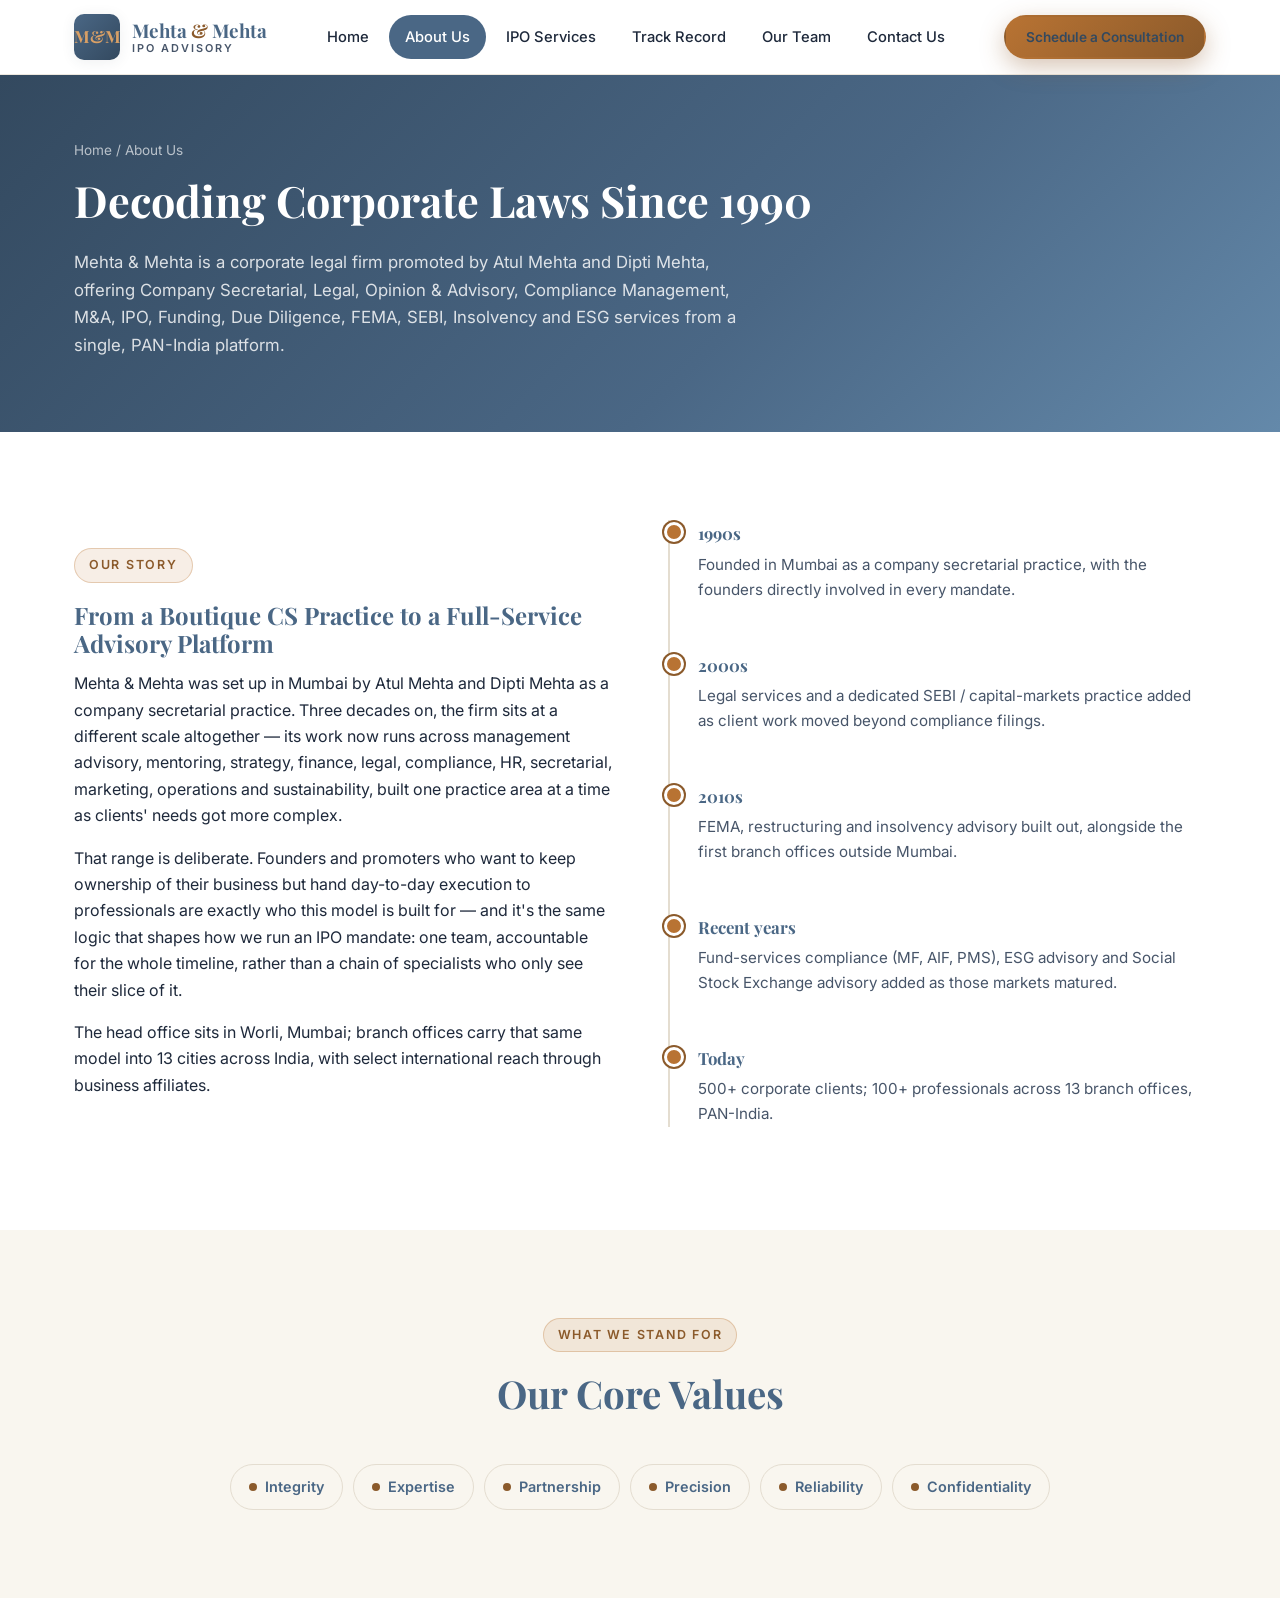
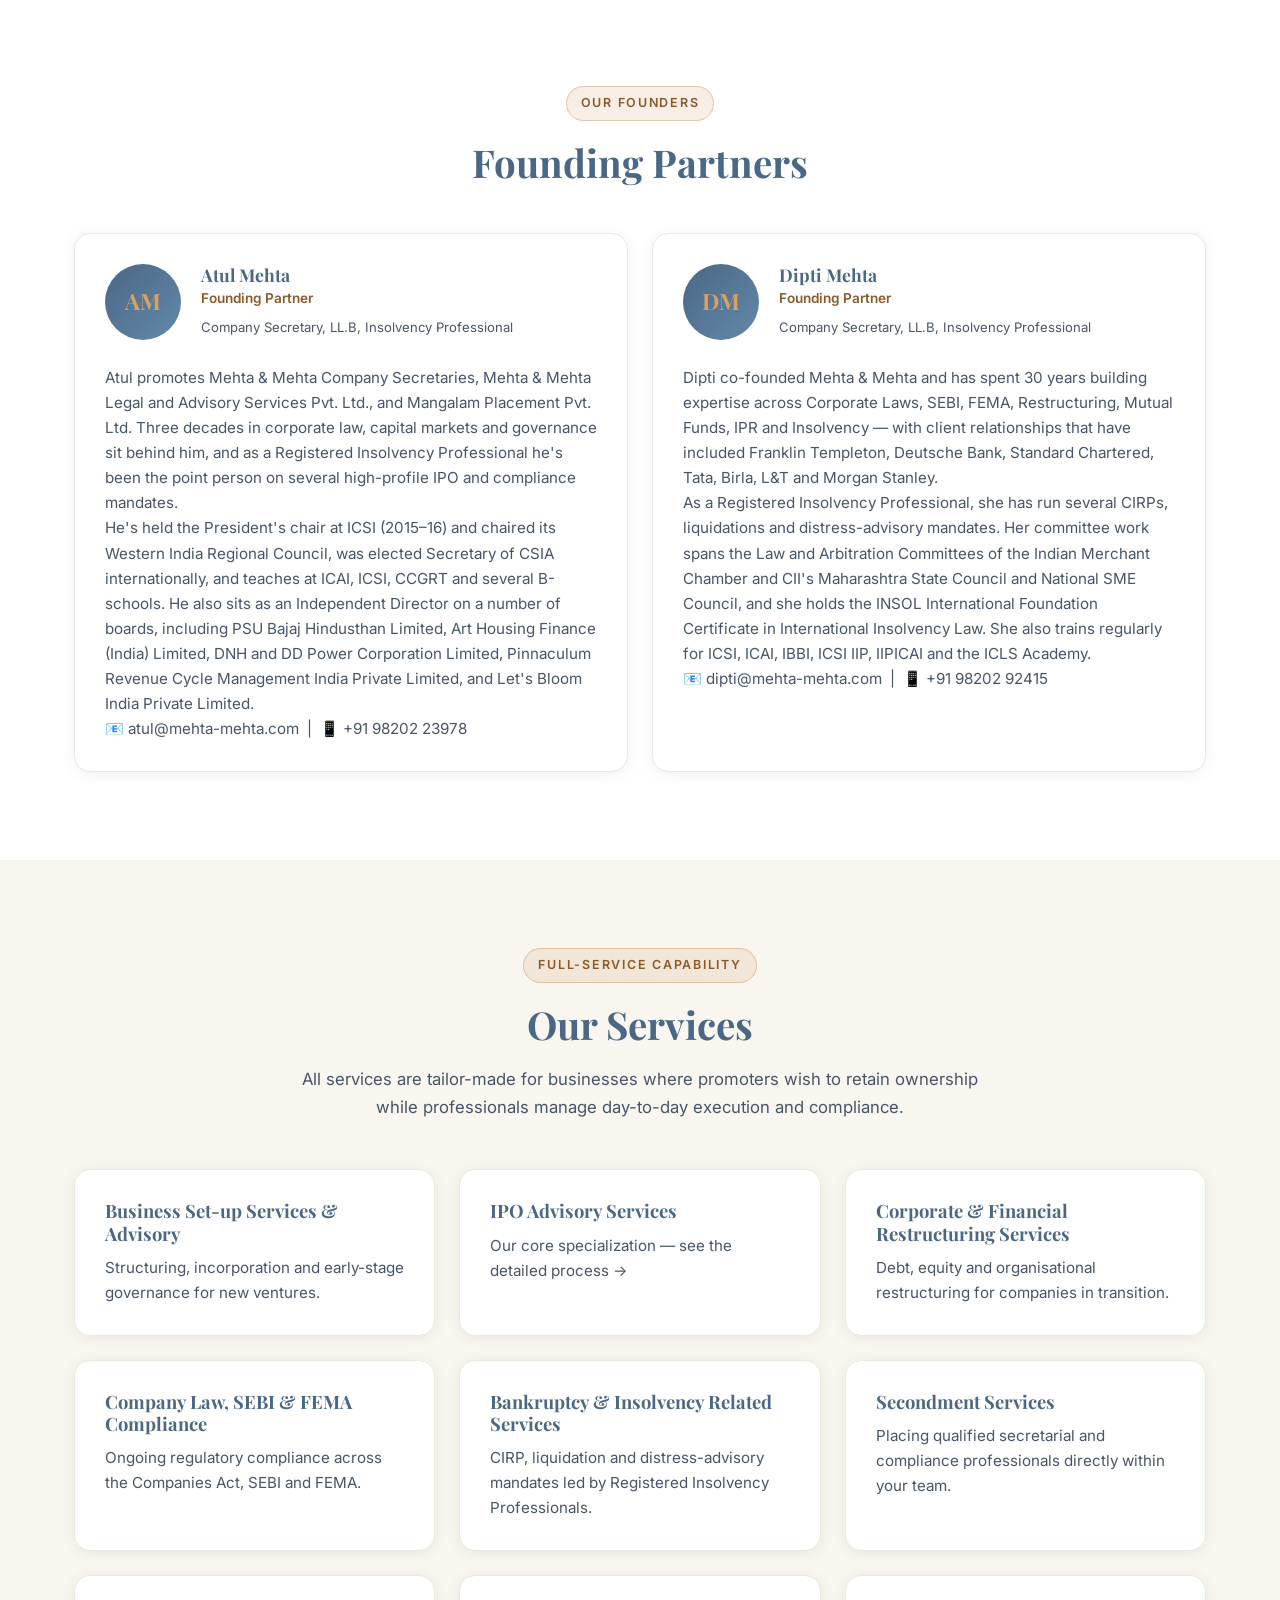
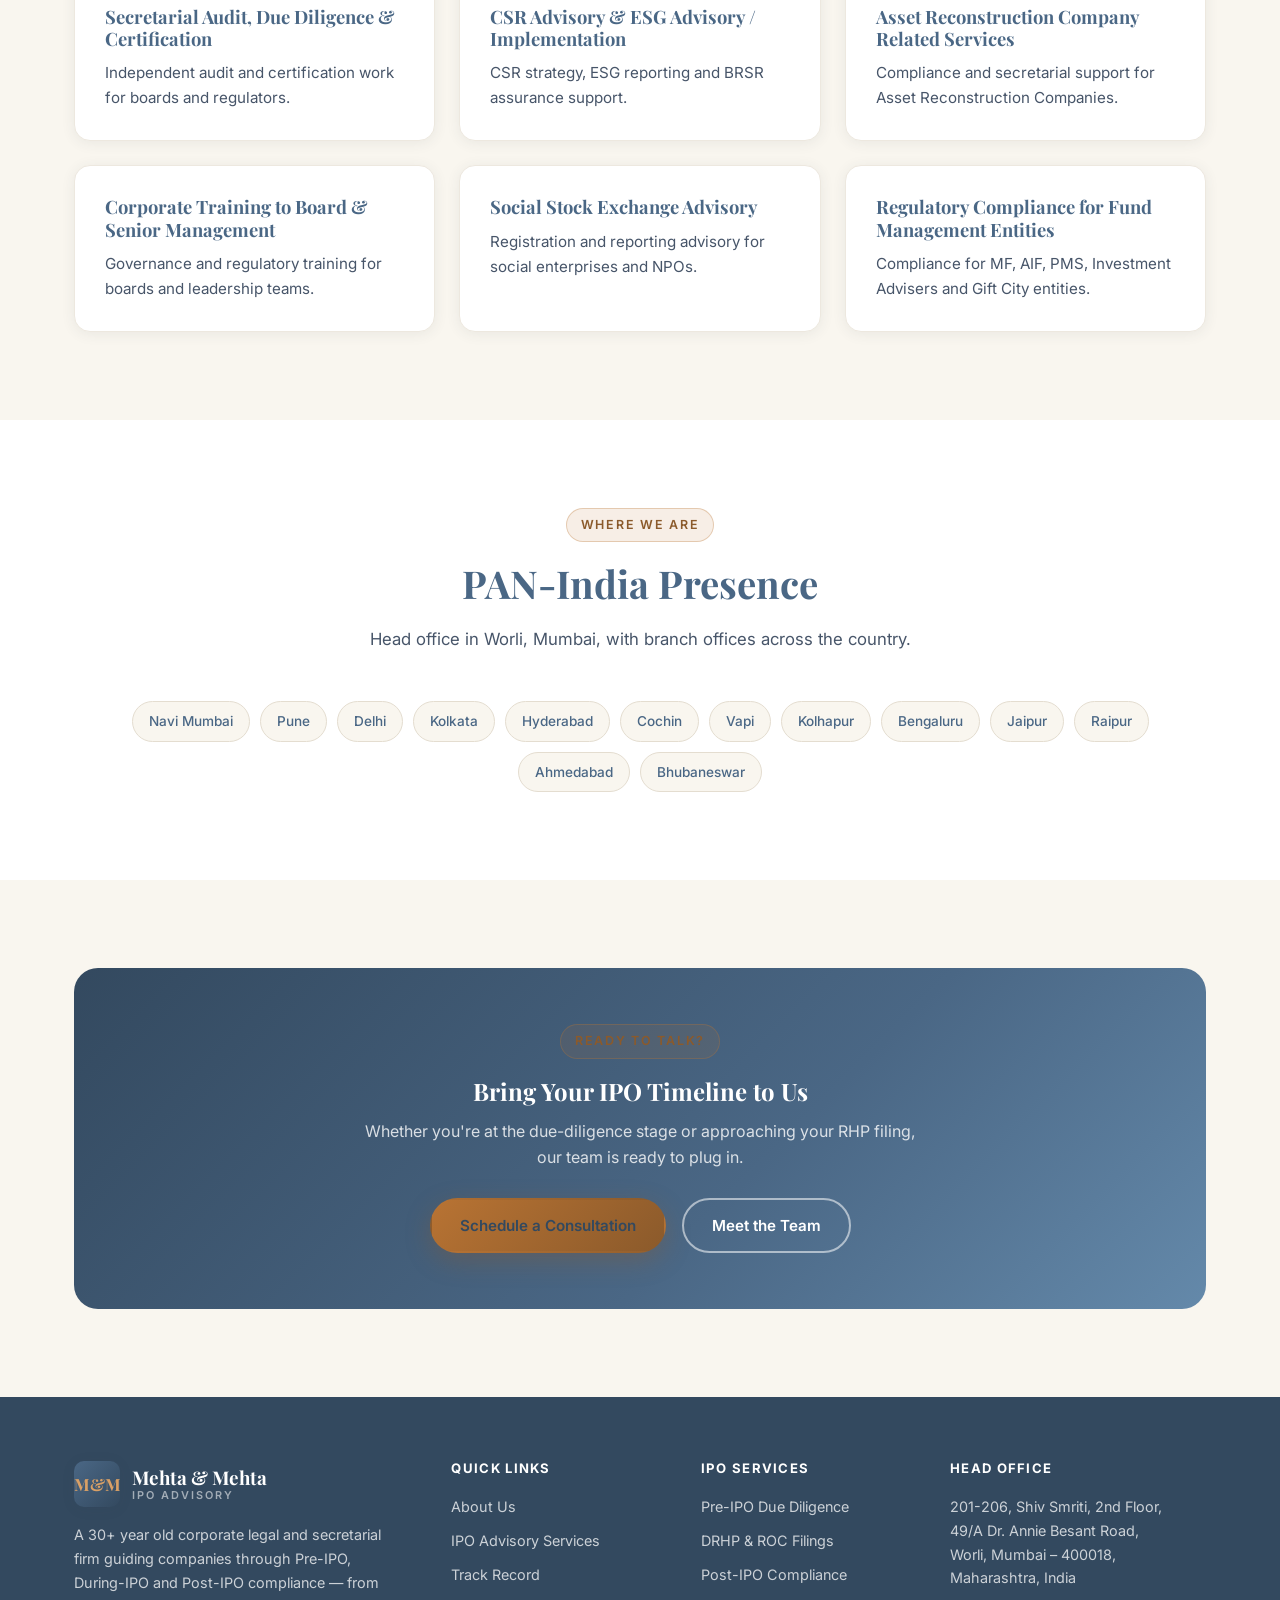
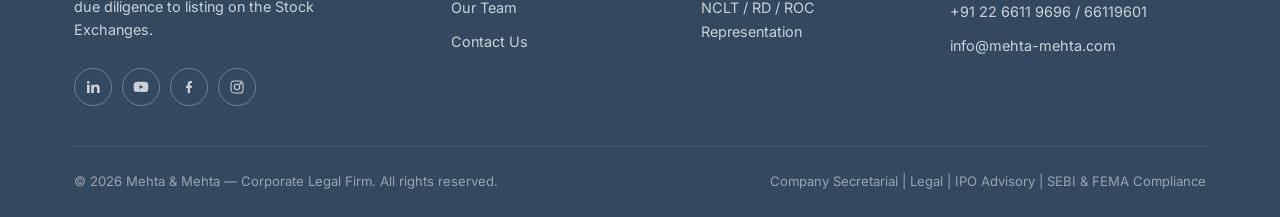
==== commit 04f0a422: "Add favicon and switch accent color to copper - Add M&M monogram favicon (SVG + PNG fallbacks + appl" ====
--- a/about.html
+++ b/about.html
@@ -5,6 +5,10 @@
 <meta name="viewport" content="width=device-width, initial-scale=1.0">
 <title>About Us | M&amp;M IPO Advisory — Mehta &amp; Mehta</title>
 <meta name="description" content="Mehta & Mehta — a 30+ year old corporate legal and company secretarial firm founded in 1990 by Atul Mehta and Dipti Mehta, with a PAN-India presence across 13 branch offices.">
+<link rel="icon" href="favicon.svg" type="image/svg+xml">
+<link rel="icon" href="favicon-32.png" sizes="32x32" type="image/png">
+<link rel="icon" href="favicon-16.png" sizes="16x16" type="image/png">
+<link rel="apple-touch-icon" href="apple-touch-icon.png">
 <link rel="preconnect" href="https://fonts.googleapis.com">
 <link rel="preconnect" href="https://fonts.gstatic.com" crossorigin>
 <link href="https://fonts.googleapis.com/css2?family=Playfair+Display:wght@500;600;700&family=Inter:wght@300;400;500;600;700&display=swap" rel="stylesheet">
--- a/css/style.css
+++ b/css/style.css
@@ -1,6 +1,6 @@
 /* ============================================================
    M&M IPO Advisory — stylesheet
-   Palette: light slate blue / teal. Type: Playfair Display + Inter.
+   Palette: light slate blue / copper. Type: Playfair Display + Inter.
    ============================================================ */
 
 :root {
@@ -9,9 +9,9 @@
   --navy-mid:   #6489AA;
   --navy-light: #82A6C5;
 
-  --gold-dark:  #2E8B84;
-  --gold:       #45AFA6;
-  --gold-light: #8FD4CB;
+  --gold-dark:  #8B5A2B;
+  --gold:       #B87333;
+  --gold-light: #D9A066;
 
   --cream:      #F9F6EF;
   --border:     #E4DDD0;
@@ -84,13 +84,13 @@
   letter-spacing: .14em;
   text-transform: uppercase;
   color: var(--gold-dark);
-  background: rgba(69,175,166,.12);
-  border: 1px solid rgba(69,175,166,.3);
+  background: rgba(184,115,51,.12);
+  border: 1px solid rgba(184,115,51,.3);
   padding: 6px 14px;
   border-radius: 100px;
   margin-bottom: 18px;
 }
-.section-navy .eyebrow { color: var(--gold-light); background: rgba(69,175,166,.14); border-color: rgba(69,175,166,.35); }
+.section-navy .eyebrow { color: var(--gold-light); background: rgba(184,115,51,.14); border-color: rgba(184,115,51,.35); }
 
 .section-head { max-width: 720px; margin: 0 auto 48px; text-align: center; }
 .section-head h2 { font-size: clamp(1.7rem, 3vw, 2.4rem); }
@@ -116,9 +116,9 @@
 .btn-gold {
   background: linear-gradient(135deg, var(--gold), var(--gold-dark));
   color: var(--navy-dark);
-  box-shadow: 0 8px 24px rgba(46,139,132,.35);
-}
-.btn-gold:hover { transform: translateY(-2px); box-shadow: 0 12px 30px rgba(46,139,132,.45); }
+  box-shadow: 0 8px 24px rgba(139,90,43,.35);
+}
+.btn-gold:hover { transform: translateY(-2px); box-shadow: 0 12px 30px rgba(139,90,43,.45); }
 .btn-outline-light {
   border-color: rgba(255,255,255,.55);
   color: var(--white);
@@ -229,7 +229,7 @@
   position: relative;
   padding: 110px 0 100px;
   background:
-    radial-gradient(1100px 500px at 15% -10%, rgba(69,175,166,.16), transparent 60%),
+    radial-gradient(1100px 500px at 15% -10%, rgba(184,115,51,.16), transparent 60%),
     linear-gradient(135deg, var(--navy-dark), var(--navy) 55%, var(--navy-mid));
   color: var(--white);
   overflow: hidden;
@@ -451,7 +451,7 @@
 .contact-row { display: flex; gap: 14px; margin-bottom: 22px; align-items: flex-start; }
 .contact-row .ci-icon {
   width: 40px; height: 40px; border-radius: 10px;
-  background: rgba(69,175,166,.16);
+  background: rgba(184,115,51,.16);
   color: var(--gold-light);
   display: flex; align-items: center; justify-content: center;
   flex-shrink: 0;
@@ -496,7 +496,7 @@
 .form-note { font-size: .82rem; color: var(--slate); margin-top: 14px; }
 .form-success {
   display: none;
-  background: rgba(46,139,132,.1);
+  background: rgba(139,90,43,.1);
   border: 1px solid var(--gold-dark);
   color: var(--navy);
   padding: 12px 16px;
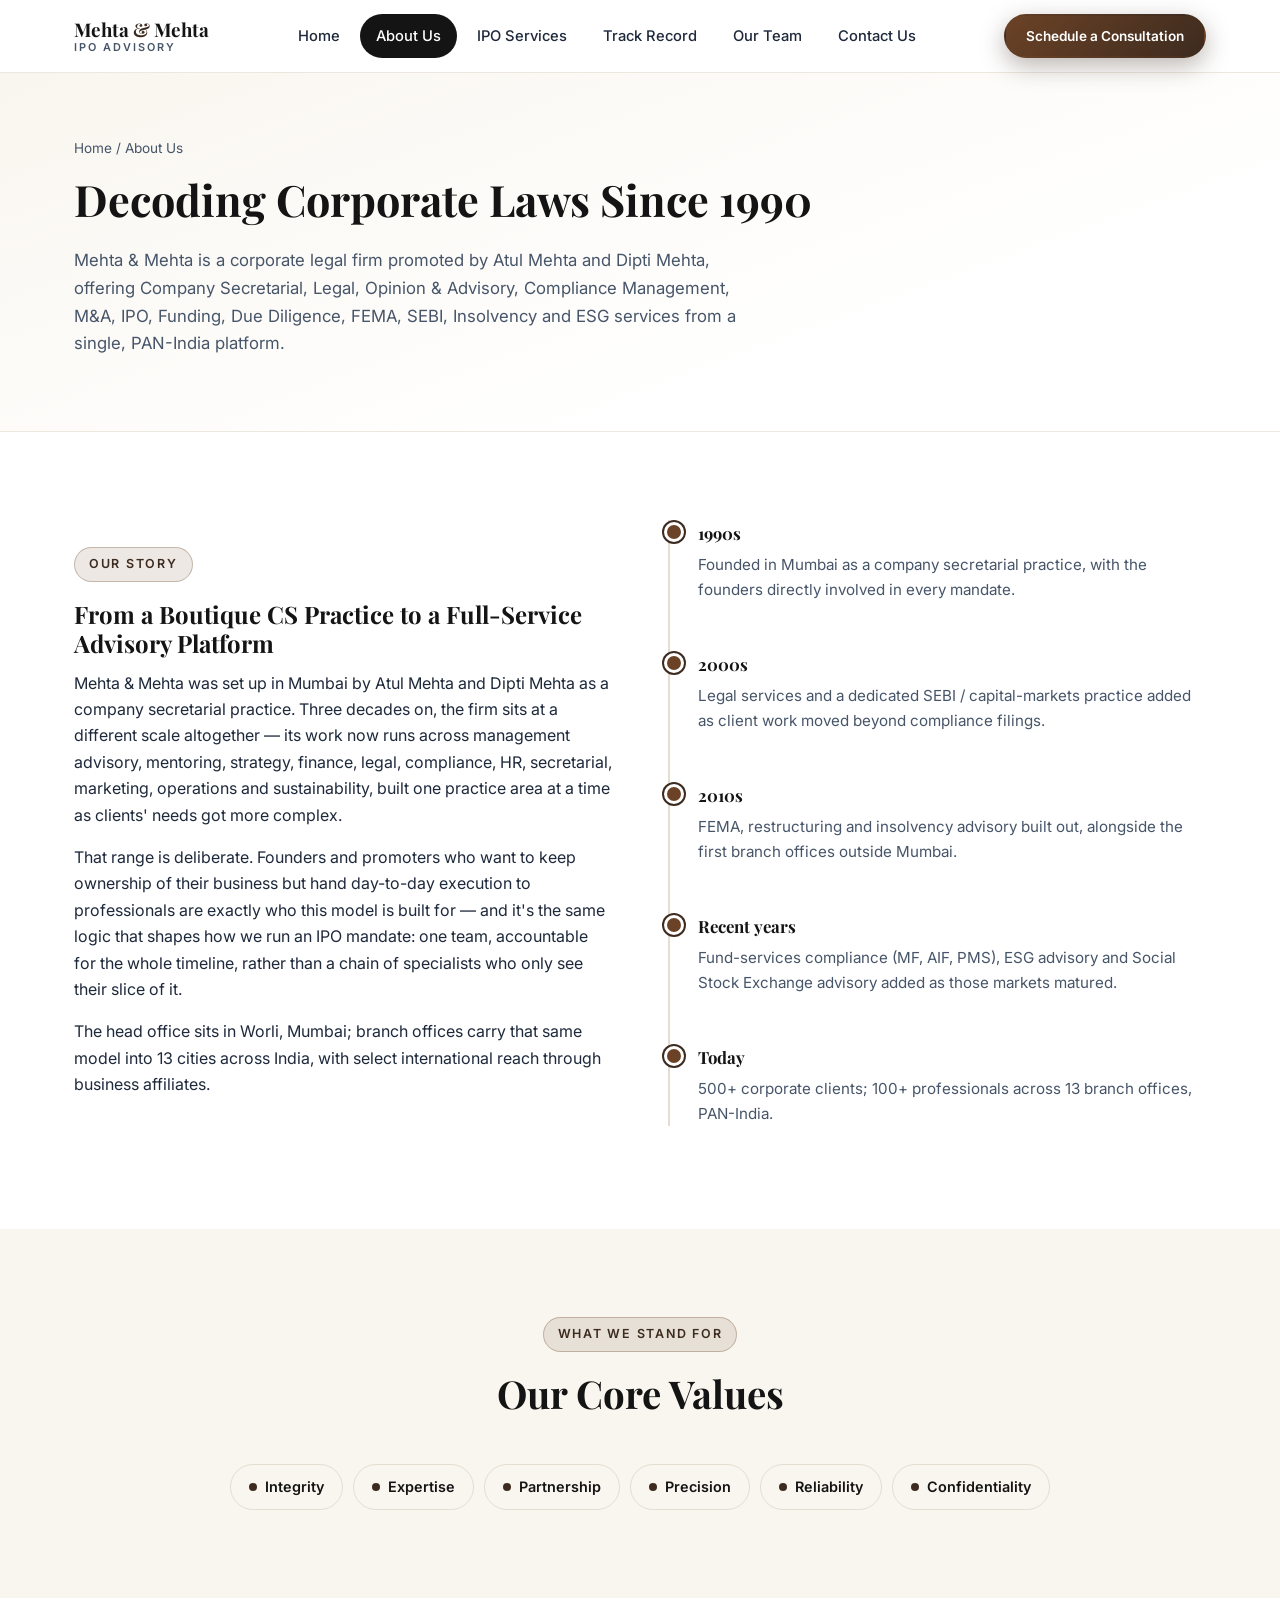
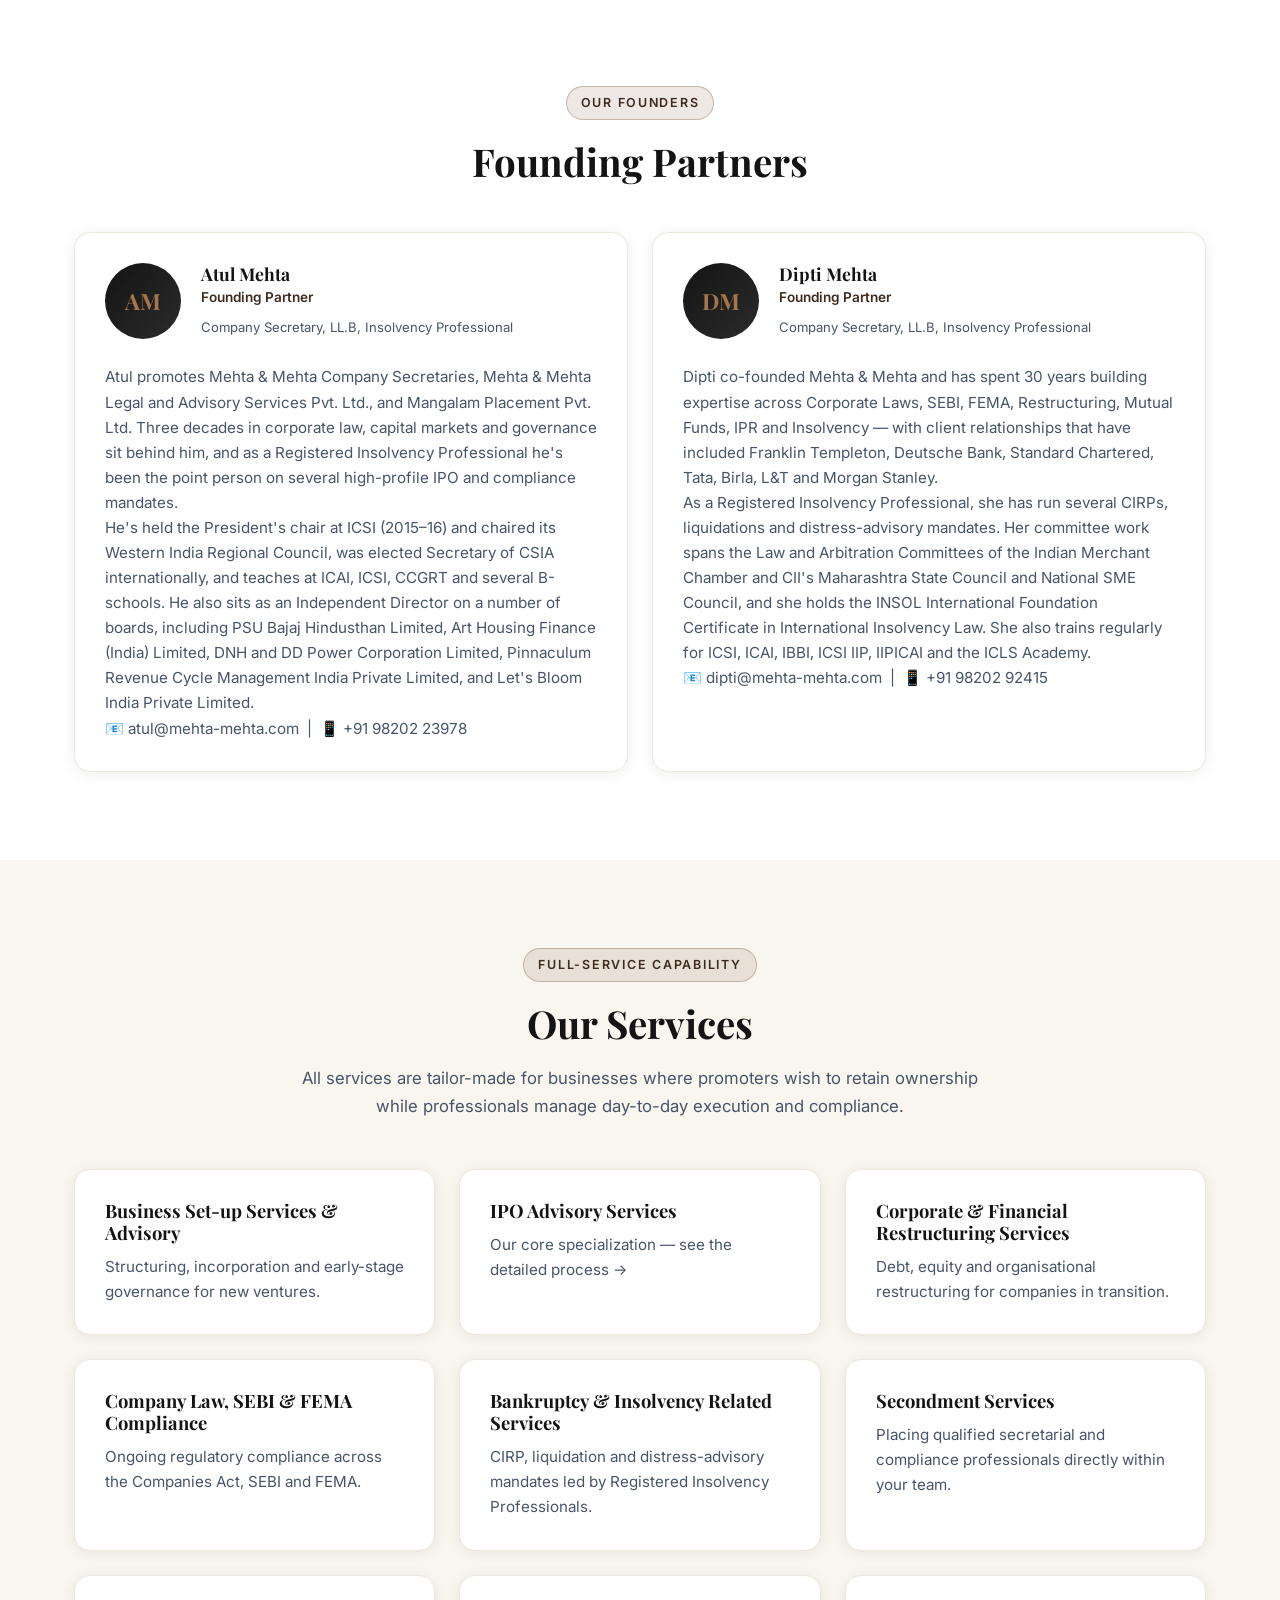
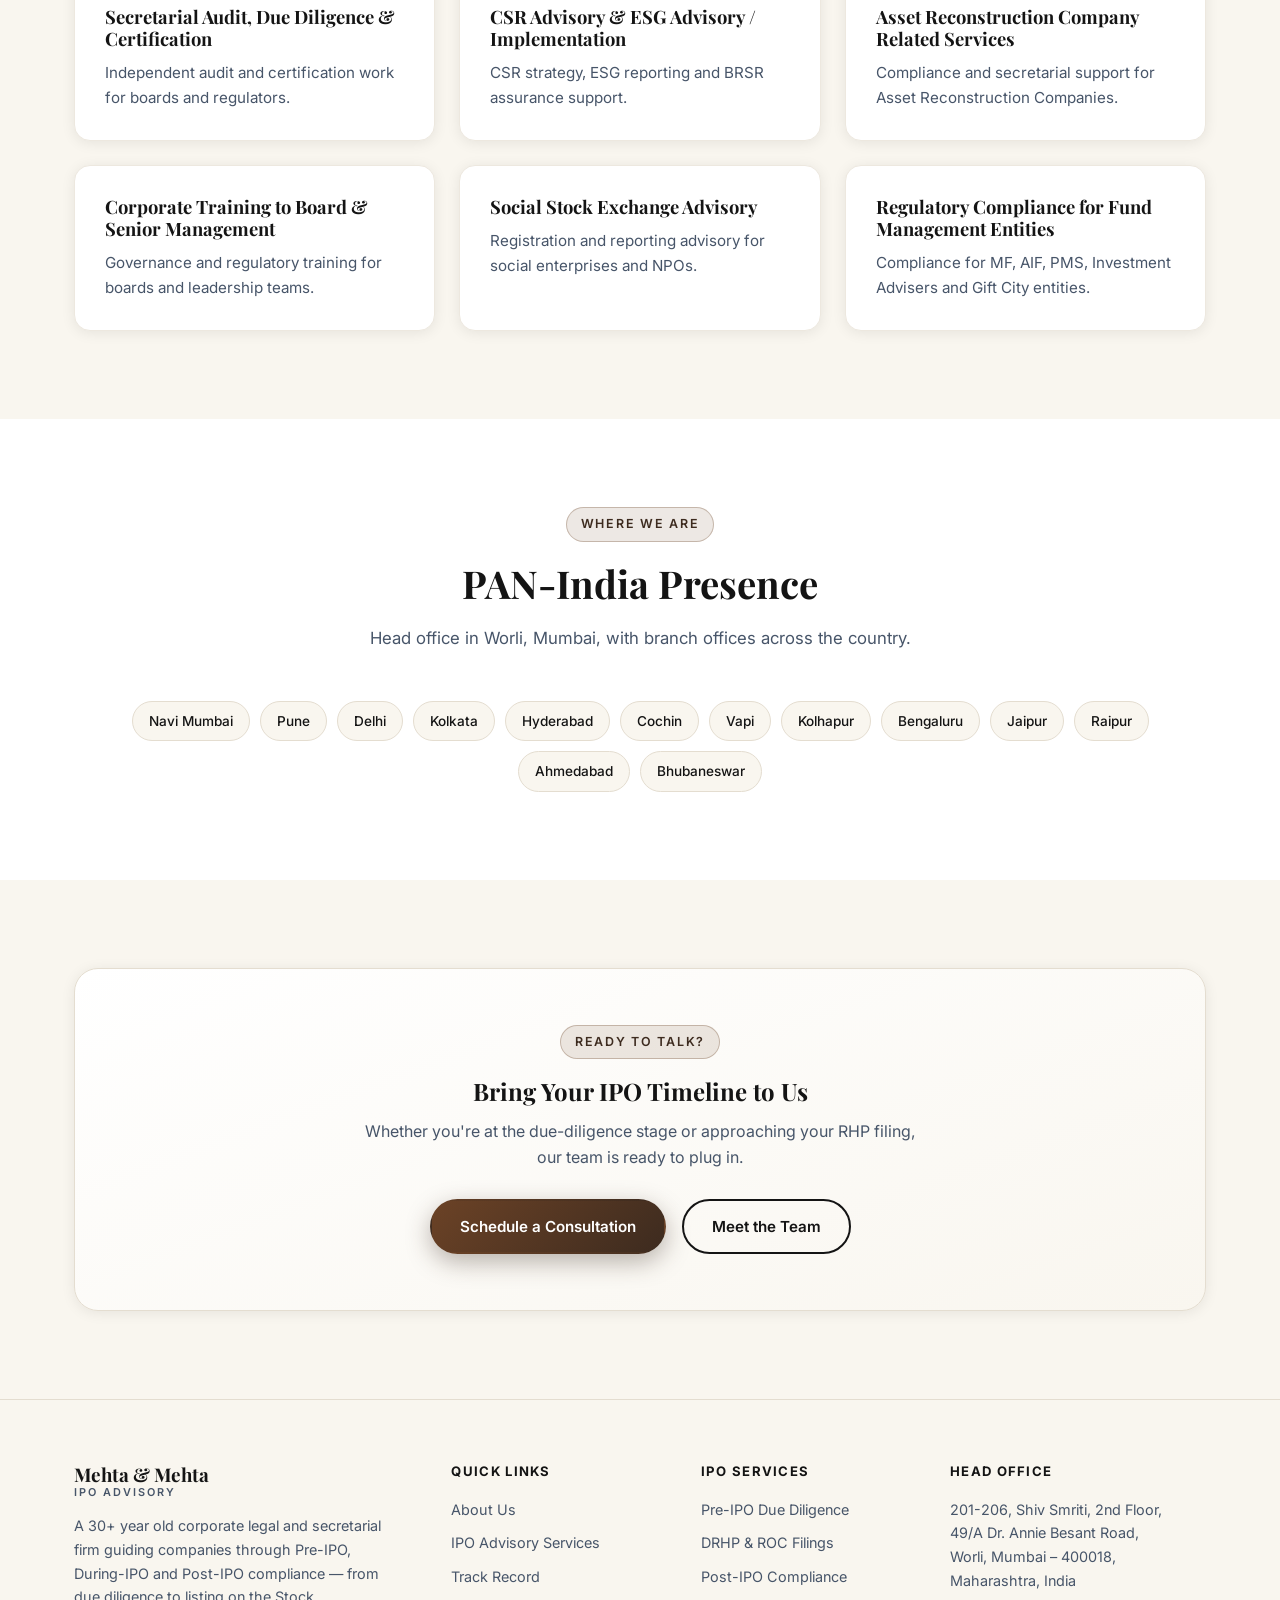
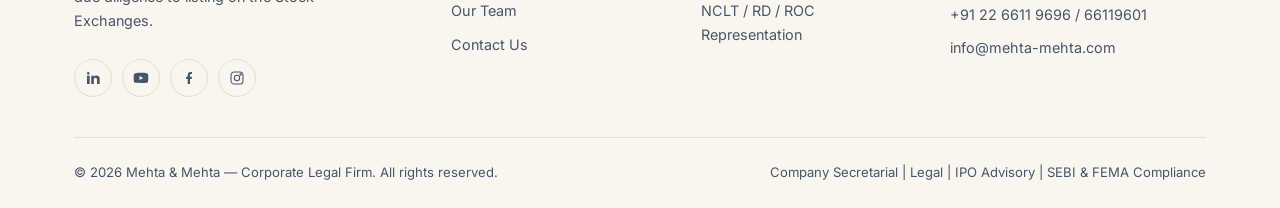
==== commit c7e6990b: "display" ====
--- a/about.html
+++ b/about.html
@@ -19,7 +19,6 @@
 <header class="main-header">
   <div class="nav-wrap">
     <a class="brand" href="index.html">
-      <div class="brand-badge">M&amp;M</div>
       <div class="brand-text">
         <span class="name">Mehta <span class="amp">&amp;</span> Mehta</span>
         <span class="tag">IPO Advisory</span>
@@ -169,13 +168,13 @@
 
 <section class="section-cream">
   <div class="container">
-    <div class="cta-band reveal" style="background:linear-gradient(135deg,var(--navy-dark),var(--navy) 60%,var(--navy-mid));">
+    <div class="cta-band reveal">
       <span class="eyebrow">Ready to Talk?</span>
       <h2>Bring Your IPO Timeline to Us</h2>
       <p>Whether you're at the due-diligence stage or approaching your RHP filing, our team is ready to plug in.</p>
       <div class="cta-actions">
         <a class="btn btn-gold" href="contact.html">Schedule a Consultation</a>
-        <a class="btn btn-outline-light" href="team.html">Meet the Team</a>
+        <a class="btn btn-outline-navy" href="team.html">Meet the Team</a>
       </div>
     </div>
   </div>
@@ -186,7 +185,6 @@
     <div class="footer-grid">
       <div>
         <a class="brand" href="index.html" style="margin-bottom:16px;">
-          <div class="brand-badge">M&amp;M</div>
           <div class="brand-text">
             <span class="name">Mehta &amp; Mehta</span>
             <span class="tag">IPO Advisory</span>
--- a/css/style.css
+++ b/css/style.css
@@ -1,17 +1,17 @@
 /* ============================================================
    M&M IPO Advisory — stylesheet
-   Palette: light slate blue / copper. Type: Playfair Display + Inter.
+   Palette: black primary / dark bronze accent, light background.
    ============================================================ */
 
 :root {
-  --navy-dark:  #33495F;
-  --navy:       #4A6785;
-  --navy-mid:   #6489AA;
-  --navy-light: #82A6C5;
-
-  --gold-dark:  #8B5A2B;
-  --gold:       #B87333;
-  --gold-light: #D9A066;
+  --navy-dark:  #000000;
+  --navy:       #141414;
+  --navy-mid:   #2B2B2B;
+  --navy-light: #454545;
+
+  --gold-dark:  #3D2B1F;
+  --gold:       #6B4226;
+  --gold-light: #A6764A;
 
   --cream:      #F9F6EF;
   --border:     #E4DDD0;
@@ -25,9 +25,9 @@
   --radius-lg:  16px;
   --radius-xl:  24px;
 
-  --shadow-sm:  0 2px 14px rgba(45,62,80,.08);
-  --shadow-md:  0 8px 32px rgba(45,62,80,.13);
-  --shadow-lg:  0 20px 60px rgba(45,62,80,.18);
+  --shadow-sm:  0 2px 14px rgba(0,0,0,.08);
+  --shadow-md:  0 8px 32px rgba(0,0,0,.13);
+  --shadow-lg:  0 20px 60px rgba(0,0,0,.18);
 
   --font-serif: 'Playfair Display', Georgia, serif;
   --font-sans:  'Inter', system-ui, -apple-system, sans-serif;
@@ -84,13 +84,13 @@
   letter-spacing: .14em;
   text-transform: uppercase;
   color: var(--gold-dark);
-  background: rgba(184,115,51,.12);
-  border: 1px solid rgba(184,115,51,.3);
+  background: rgba(107,66,38,.12);
+  border: 1px solid rgba(107,66,38,.3);
   padding: 6px 14px;
   border-radius: 100px;
   margin-bottom: 18px;
 }
-.section-navy .eyebrow { color: var(--gold-light); background: rgba(184,115,51,.14); border-color: rgba(184,115,51,.35); }
+.section-navy .eyebrow { color: var(--gold-light); background: rgba(107,66,38,.14); border-color: rgba(107,66,38,.35); }
 
 .section-head { max-width: 720px; margin: 0 auto 48px; text-align: center; }
 .section-head h2 { font-size: clamp(1.7rem, 3vw, 2.4rem); }
@@ -115,10 +115,10 @@
 }
 .btn-gold {
   background: linear-gradient(135deg, var(--gold), var(--gold-dark));
-  color: var(--navy-dark);
-  box-shadow: 0 8px 24px rgba(139,90,43,.35);
-}
-.btn-gold:hover { transform: translateY(-2px); box-shadow: 0 12px 30px rgba(139,90,43,.45); }
+  color: var(--white);
+  box-shadow: 0 8px 24px rgba(61,43,31,.35);
+}
+.btn-gold:hover { transform: translateY(-2px); box-shadow: 0 12px 30px rgba(61,43,31,.45); }
 .btn-outline-light {
   border-color: rgba(255,255,255,.55);
   color: var(--white);
@@ -152,18 +152,6 @@
   margin: 0 auto;
 }
 .brand { display: flex; align-items: center; gap: 12px; }
-.brand-badge {
-  width: 46px; height: 46px;
-  border-radius: 10px;
-  background: linear-gradient(135deg, var(--navy), var(--navy-dark));
-  color: var(--gold-light);
-  font-family: var(--font-serif);
-  font-weight: 700;
-  font-size: 1.05rem;
-  display: flex; align-items: center; justify-content: center;
-  flex-shrink: 0;
-  box-shadow: var(--shadow-sm);
-}
 .brand-text { line-height: 1.15; }
 .brand-text .name {
   font-family: var(--font-serif);
@@ -229,47 +217,63 @@
   position: relative;
   padding: 110px 0 100px;
   background:
-    radial-gradient(1100px 500px at 15% -10%, rgba(184,115,51,.16), transparent 60%),
-    linear-gradient(135deg, var(--navy-dark), var(--navy) 55%, var(--navy-mid));
-  color: var(--white);
+    radial-gradient(1100px 500px at 15% -10%, rgba(107,66,38,.10), transparent 60%),
+    linear-gradient(160deg, var(--white), var(--cream) 70%);
+  color: var(--slate-dark);
   overflow: hidden;
+  border-bottom: 1px solid var(--border-light);
 }
 .hero::after {
   content: "";
   position: absolute; inset: 0;
-  background-image: linear-gradient(rgba(255,255,255,.05) 1px, transparent 1px), linear-gradient(90deg, rgba(255,255,255,.05) 1px, transparent 1px);
+  background-image: linear-gradient(rgba(0,0,0,.035) 1px, transparent 1px), linear-gradient(90deg, rgba(0,0,0,.035) 1px, transparent 1px);
   background-size: 46px 46px;
   mask-image: radial-gradient(ellipse at 70% 30%, black, transparent 70%);
   pointer-events: none;
 }
-.hero-inner { position: relative; z-index: 1; max-width: 760px; }
-.hero h1 { color: var(--white); font-size: clamp(2.1rem, 4.4vw, 3.4rem); }
-.hero .lead { font-size: 1.15rem; color: rgba(255,255,255,.85); max-width: 640px; }
+.hero-grid {
+  position: relative; z-index: 1;
+  display: grid;
+  grid-template-columns: 1fr 1.05fr;
+  gap: 40px;
+  align-items: start;
+}
+.hero-visual { display: flex; justify-content: center; }
+.hero-visual svg { width: 100%; max-width: 100%; height: auto; }
+.hero-inner { max-width: none; }
+.hero h1 { color: var(--navy); font-size: clamp(2.1rem, 4.4vw, 3.4rem); }
+.hero .lead { font-size: 1.15rem; color: var(--slate); max-width: 640px; }
 .hero-actions { display: flex; gap: 16px; flex-wrap: wrap; margin-top: 32px; }
+
+@media (max-width: 900px) {
+  .hero-grid { grid-template-columns: 1fr; gap: 32px; }
+  .hero-visual svg { max-width: 340px; }
+}
 
 .hero-stats {
   position: relative; z-index: 1;
   display: grid;
   grid-template-columns: repeat(4, 1fr);
-  gap: 18px;
-  margin-top: 64px;
+  gap: 32px;
+  margin-top: 56px;
   padding-top: 40px;
-  border-top: 1px solid rgba(255,255,255,.15);
-}
-.hero-stats .stat-num { font-family: var(--font-serif); font-size: 2.1rem; font-weight: 700; color: var(--gold-light); }
-.hero-stats .stat-label { font-size: .82rem; color: rgba(255,255,255,.75); letter-spacing: .02em; }
-@media (max-width: 768px) { .hero-stats { grid-template-columns: repeat(2, 1fr); } }
+  border-top: 1px solid var(--border);
+}
+.hero-stats .stat-num { font-family: var(--font-serif); font-size: 2.2rem; font-weight: 700; color: var(--gold-dark); white-space: nowrap; }
+.hero-stats .stat-label { font-size: .85rem; color: var(--slate); letter-spacing: .01em; line-height: 1.35; }
+@media (max-width: 700px) { .hero-stats { grid-template-columns: repeat(2, 1fr); gap: 24px; } }
 
 /* ---------- Page header (inner pages) ---------- */
 .page-hero {
   padding: 64px 0 56px;
-  background: linear-gradient(135deg, var(--navy-dark), var(--navy) 60%, var(--navy-mid));
-  color: var(--white);
-}
-.page-hero .breadcrumb { font-size: .85rem; color: rgba(255,255,255,.65); margin-bottom: 14px; }
-.page-hero .breadcrumb a:hover { color: var(--gold-light); }
-.page-hero h1 { color: var(--white); font-size: clamp(1.9rem, 3.6vw, 2.7rem); }
-.page-hero p { color: rgba(255,255,255,.82); max-width: 680px; font-size: 1.05rem; }
+  background: linear-gradient(160deg, var(--cream), var(--white) 70%);
+  color: var(--slate-dark);
+  border-bottom: 1px solid var(--border-light);
+}
+.page-hero .breadcrumb { font-size: .85rem; color: var(--slate); margin-bottom: 14px; }
+.page-hero .breadcrumb a:hover { color: var(--gold-dark); }
+.page-hero h1 { color: var(--navy); font-size: clamp(1.9rem, 3.6vw, 2.7rem); }
+.page-hero p { color: var(--slate); max-width: 680px; font-size: 1.05rem; }
 
 /* ---------- Cards / grids ---------- */
 .grid { display: grid; gap: 24px; }
@@ -318,7 +322,7 @@
   color: var(--white);
 }
 .timeline-col.pre .tl-head { background: linear-gradient(135deg, var(--navy), var(--navy-mid)); }
-.timeline-col.during .tl-head { background: linear-gradient(135deg, var(--gold-dark), var(--gold)); color: var(--navy-dark); }
+.timeline-col.during .tl-head { background: linear-gradient(135deg, var(--gold-dark), var(--gold)); color: var(--white); }
 .timeline-col.post .tl-head { background: linear-gradient(135deg, var(--navy-mid), var(--navy-light)); }
 .timeline-col ul { padding: 22px 24px 26px; }
 .timeline-col li {
@@ -441,31 +445,33 @@
 .contact-grid { display: grid; grid-template-columns: 1fr 1.1fr; gap: 44px; }
 @media (max-width: 900px) { .contact-grid { grid-template-columns: 1fr; } }
 .contact-info-card {
-  background: var(--navy);
-  background: linear-gradient(160deg, var(--navy-dark), var(--navy));
-  color: var(--white);
+  background: linear-gradient(160deg, var(--white), var(--cream));
+  border: 1px solid var(--border);
+  color: var(--slate-dark);
   border-radius: var(--radius-lg);
   padding: 36px;
-}
-.contact-info-card h3 { color: var(--white); }
+  box-shadow: var(--shadow-sm);
+}
+.contact-info-card h3 { color: var(--navy); }
 .contact-row { display: flex; gap: 14px; margin-bottom: 22px; align-items: flex-start; }
 .contact-row .ci-icon {
   width: 40px; height: 40px; border-radius: 10px;
-  background: rgba(184,115,51,.16);
-  color: var(--gold-light);
+  background: rgba(107,66,38,.14);
+  color: var(--gold-dark);
   display: flex; align-items: center; justify-content: center;
   flex-shrink: 0;
 }
-.contact-row .ci-label { font-size: .78rem; text-transform: uppercase; letter-spacing: .08em; color: rgba(255,255,255,.6); margin-bottom: 3px; }
-.contact-row a:hover { color: var(--gold-light); }
+.contact-row .ci-label { font-size: .78rem; text-transform: uppercase; letter-spacing: .08em; color: var(--slate); margin-bottom: 3px; }
+.contact-row a:hover { color: var(--gold-dark); }
 .social-row { display: flex; gap: 10px; margin-top: 26px; }
 .social-row a {
   width: 38px; height: 38px; border-radius: 50%;
-  border: 1px solid rgba(255,255,255,.3);
+  border: 1px solid var(--border);
+  color: var(--slate);
   display: flex; align-items: center; justify-content: center;
   transition: var(--transition);
 }
-.social-row a:hover { background: var(--gold); border-color: var(--gold); color: var(--navy-dark); }
+.social-row a:hover { background: var(--gold); border-color: var(--gold); color: var(--white); }
 
 .form-card {
   background: var(--white);
@@ -496,7 +502,7 @@
 .form-note { font-size: .82rem; color: var(--slate); margin-top: 14px; }
 .form-success {
   display: none;
-  background: rgba(139,90,43,.1);
+  background: rgba(61,43,31,.1);
   border: 1px solid var(--gold-dark);
   color: var(--navy);
   padding: 12px 16px;
@@ -511,41 +517,43 @@
 
 /* ---------- CTA band ---------- */
 .cta-band {
-  background: linear-gradient(135deg, var(--navy-dark), var(--navy) 60%, var(--navy-mid));
-  color: var(--white);
+  background: linear-gradient(160deg, var(--white), var(--cream));
+  color: var(--slate-dark);
+  border: 1px solid var(--border);
   border-radius: var(--radius-xl);
   padding: 56px;
   text-align: center;
-}
-.cta-band h2 { color: var(--white); margin-bottom: 12px; }
-.cta-band p { color: rgba(255,255,255,.8); max-width: 560px; margin: 0 auto 28px; }
+  box-shadow: var(--shadow-sm);
+}
+.cta-band h2 { color: var(--navy); margin-bottom: 12px; }
+.cta-band p { color: var(--slate); max-width: 560px; margin: 0 auto 28px; }
 .cta-actions { display: flex; gap: 16px; justify-content: center; flex-wrap: wrap; }
 
 /* ---------- Footer ---------- */
-.site-footer { background: var(--navy-dark); color: rgba(255,255,255,.75); padding-top: 64px; }
+.site-footer { background: var(--cream); color: var(--slate); padding-top: 64px; border-top: 1px solid var(--border); }
 .footer-grid {
   display: grid;
   grid-template-columns: 1.6fr 1fr 1fr 1.2fr;
   gap: 36px;
   padding-bottom: 40px;
-  border-bottom: 1px solid rgba(255,255,255,.1);
+  border-bottom: 1px solid var(--border);
 }
 @media (max-width: 860px) { .footer-grid { grid-template-columns: 1fr 1fr; } }
 @media (max-width: 520px) { .footer-grid { grid-template-columns: 1fr; } }
-.site-footer h4 { color: var(--white); font-family: var(--font-sans); font-size: .82rem; text-transform: uppercase; letter-spacing: .1em; margin-bottom: 18px; }
-.site-footer .brand-text .name { color: var(--white); }
-.site-footer .brand-text .tag { color: rgba(255,255,255,.55); }
+.site-footer h4 { color: var(--navy); font-family: var(--font-sans); font-size: .82rem; text-transform: uppercase; letter-spacing: .1em; margin-bottom: 18px; }
+.site-footer .brand-text .name { color: var(--navy); }
+.site-footer .brand-text .tag { color: var(--slate); }
 .site-footer p.desc { font-size: .9rem; max-width: 320px; }
 .footer-links li { margin-bottom: 10px; font-size: .9rem; }
-.footer-links a:hover { color: var(--gold-light); }
+.footer-links a:hover { color: var(--gold-dark); }
 .footer-bottom {
   display: flex; justify-content: space-between; align-items: center;
   flex-wrap: wrap; gap: 12px;
   padding: 24px 0;
   font-size: .82rem;
-  color: rgba(255,255,255,.5);
-}
-.footer-bottom .social-row a { border-color: rgba(255,255,255,.2); color: rgba(255,255,255,.7); width: 34px; height: 34px; }
+  color: var(--slate);
+}
+.footer-bottom .social-row a { border-color: var(--border); color: var(--slate); width: 34px; height: 34px; }
 
 /* ---------- Reveal-on-scroll (content is always visible; this only adds a subtle settle-in) ---------- */
 .reveal { opacity: 1; transform: none; }
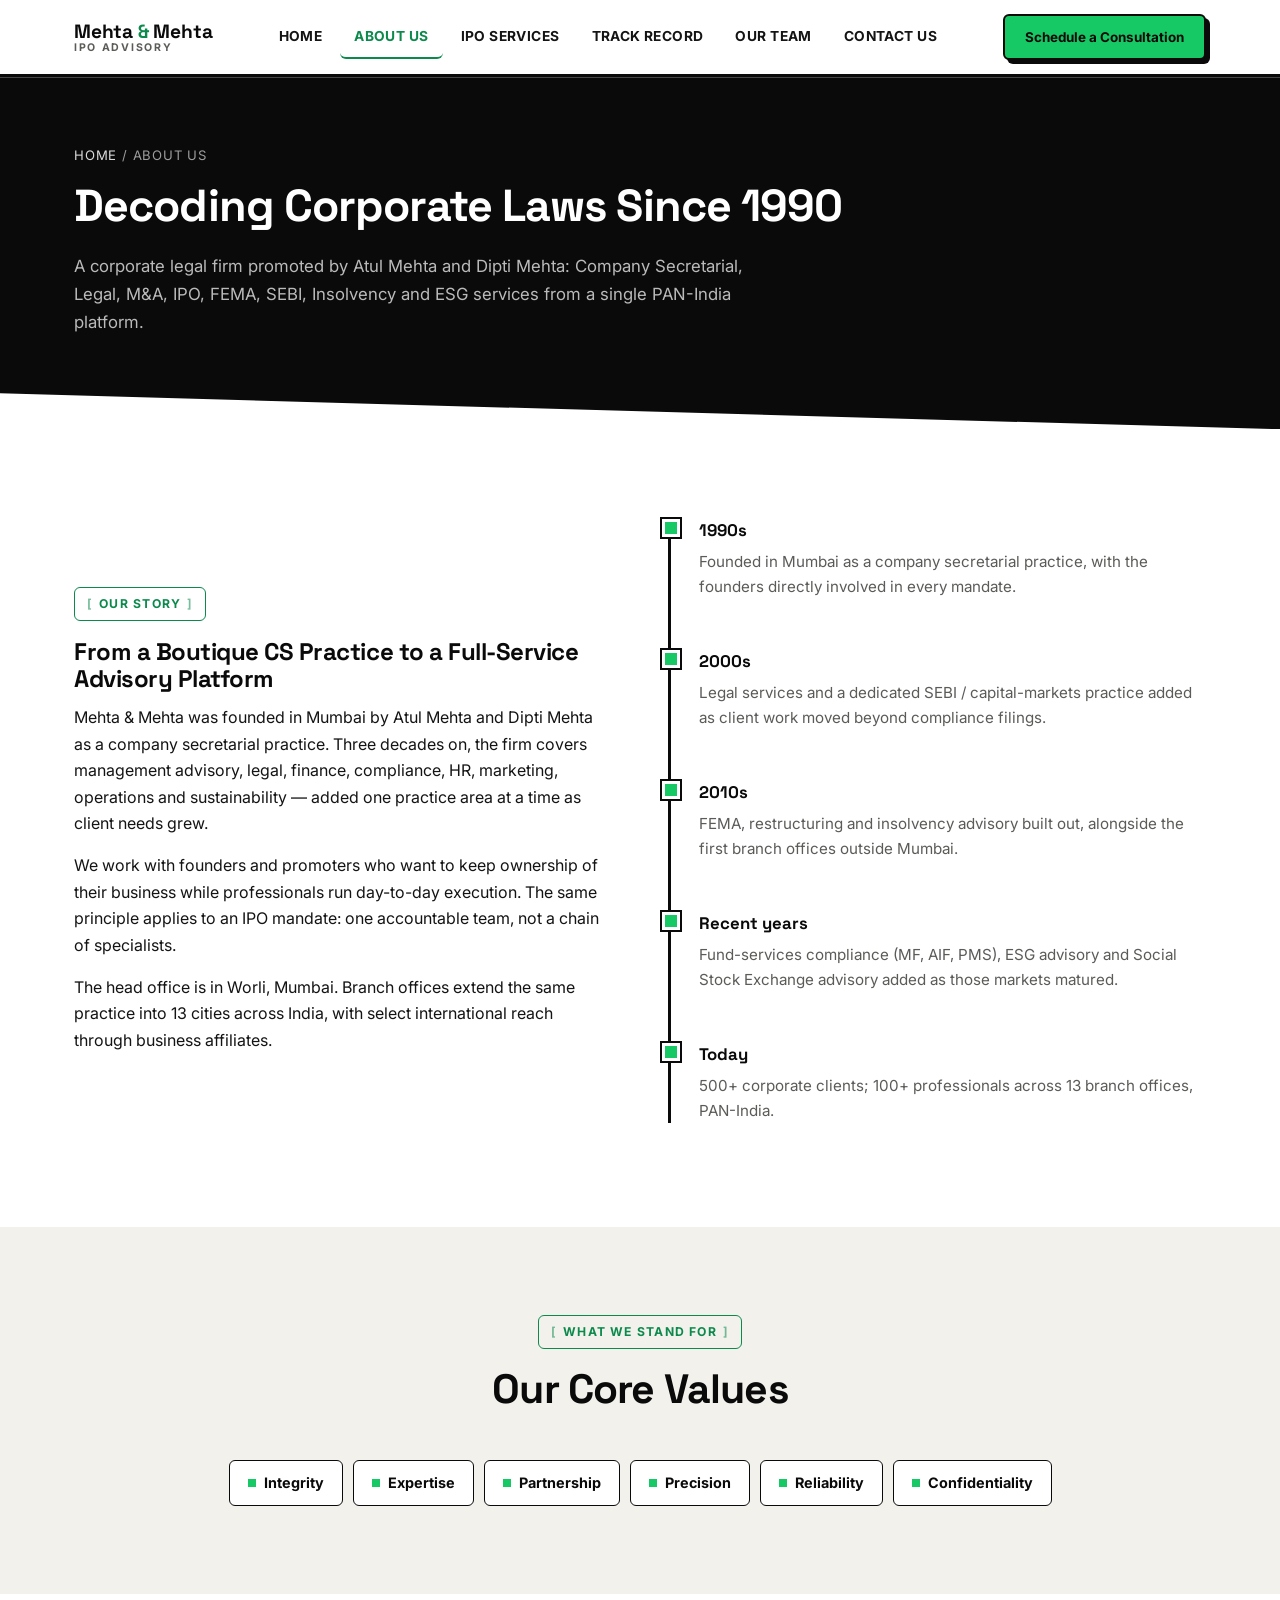
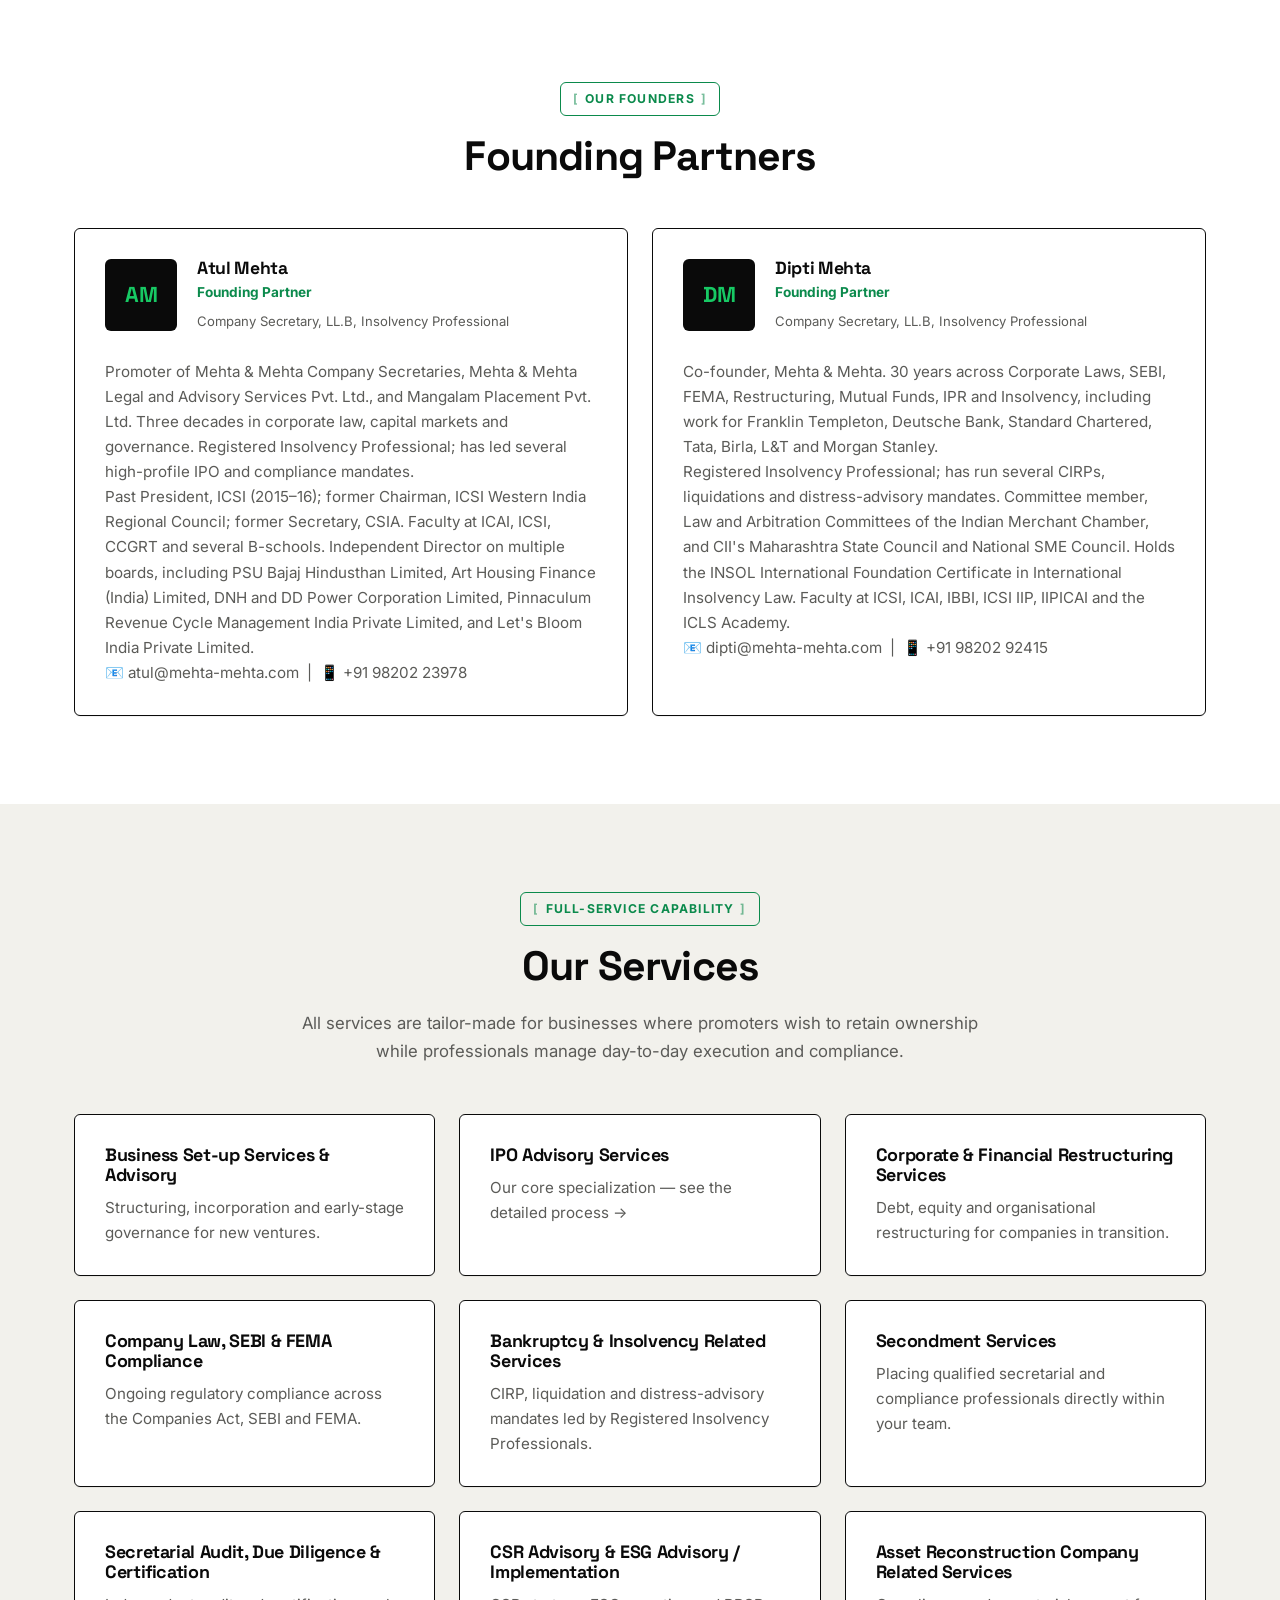
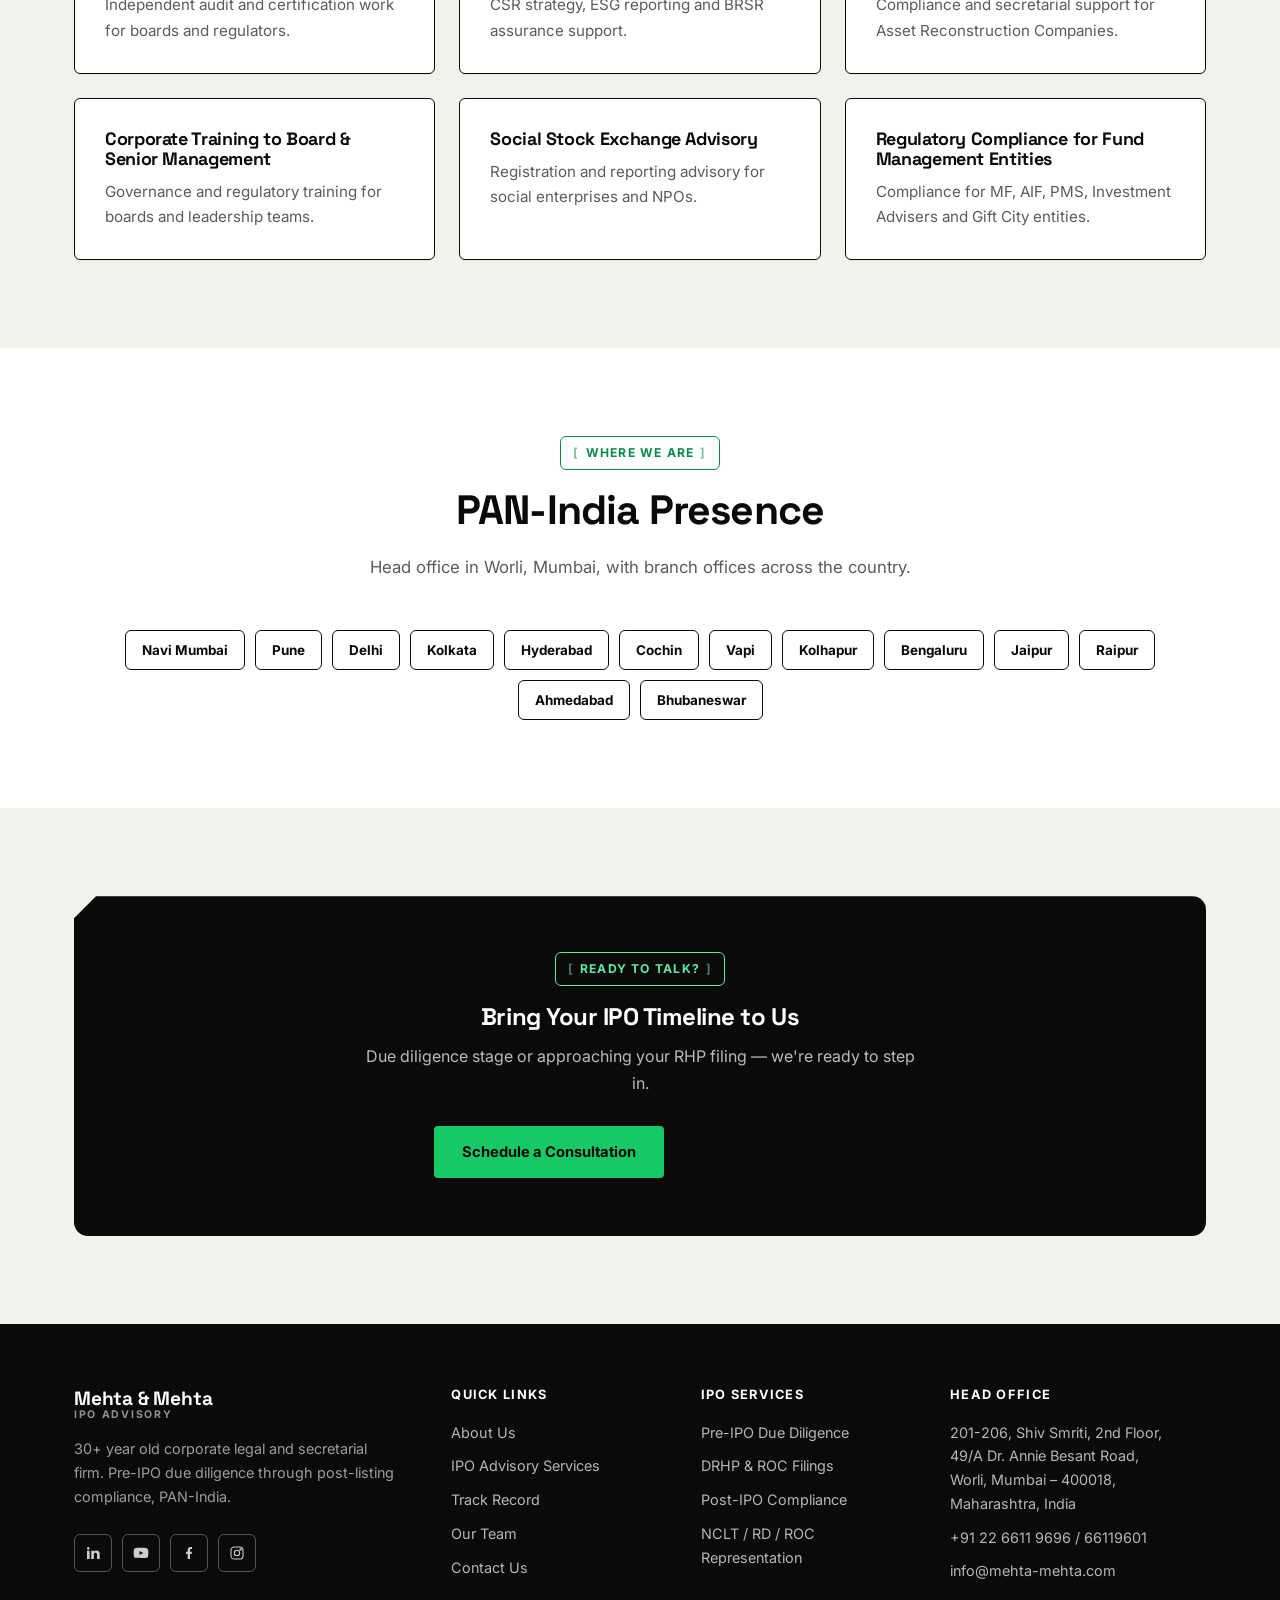
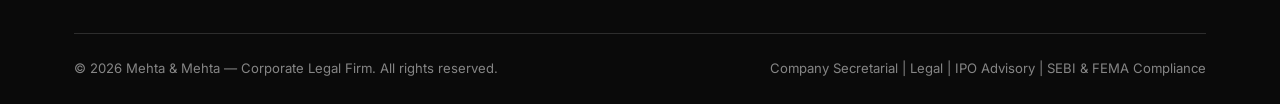
==== commit 4a1e7d48: "look" ====
--- a/about.html
+++ b/about.html
@@ -11,7 +11,7 @@
 <link rel="apple-touch-icon" href="apple-touch-icon.png">
 <link rel="preconnect" href="https://fonts.googleapis.com">
 <link rel="preconnect" href="https://fonts.gstatic.com" crossorigin>
-<link href="https://fonts.googleapis.com/css2?family=Playfair+Display:wght@500;600;700&family=Inter:wght@300;400;500;600;700&display=swap" rel="stylesheet">
+<link href="https://fonts.googleapis.com/css2?family=Space+Grotesk:wght@500;600;700&family=Inter:wght@300;400;500;600;700&display=swap" rel="stylesheet">
 <link rel="stylesheet" href="css/style.css">
 </head>
 <body>
@@ -46,7 +46,7 @@
   <div class="container">
     <div class="breadcrumb"><a href="index.html">Home</a> / About Us</div>
     <h1>Decoding Corporate Laws Since 1990</h1>
-    <p>Mehta &amp; Mehta is a corporate legal firm promoted by Atul Mehta and Dipti Mehta, offering Company Secretarial, Legal, Opinion &amp; Advisory, Compliance Management, M&amp;A, IPO, Funding, Due Diligence, FEMA, SEBI, Insolvency and ESG services from a single, PAN-India platform.</p>
+    <p>A corporate legal firm promoted by Atul Mehta and Dipti Mehta: Company Secretarial, Legal, M&amp;A, IPO, FEMA, SEBI, Insolvency and ESG services from a single PAN-India platform.</p>
   </div>
 </section>
 
@@ -56,9 +56,9 @@
       <div class="reveal">
         <span class="eyebrow">Our Story</span>
         <h2>From a Boutique CS Practice to a Full-Service Advisory Platform</h2>
-        <p>Mehta &amp; Mehta was set up in Mumbai by Atul Mehta and Dipti Mehta as a company secretarial practice. Three decades on, the firm sits at a different scale altogether — its work now runs across management advisory, mentoring, strategy, finance, legal, compliance, HR, secretarial, marketing, operations and sustainability, built one practice area at a time as clients' needs got more complex.</p>
-        <p>That range is deliberate. Founders and promoters who want to keep ownership of their business but hand day-to-day execution to professionals are exactly who this model is built for — and it's the same logic that shapes how we run an IPO mandate: one team, accountable for the whole timeline, rather than a chain of specialists who only see their slice of it.</p>
-        <p>The head office sits in Worli, Mumbai; branch offices carry that same model into 13 cities across India, with select international reach through business affiliates.</p>
+        <p>Mehta &amp; Mehta was founded in Mumbai by Atul Mehta and Dipti Mehta as a company secretarial practice. Three decades on, the firm covers management advisory, legal, finance, compliance, HR, marketing, operations and sustainability — added one practice area at a time as client needs grew.</p>
+        <p>We work with founders and promoters who want to keep ownership of their business while professionals run day-to-day execution. The same principle applies to an IPO mandate: one accountable team, not a chain of specialists.</p>
+        <p>The head office is in Worli, Mumbai. Branch offices extend the same practice into 13 cities across India, with select international reach through business affiliates.</p>
       </div>
       <div class="reveal">
         <div class="milestones">
@@ -106,8 +106,8 @@
             <p class="cred">Company Secretary, LL.B, Insolvency Professional</p>
           </div>
         </div>
-        <p style="margin-top:16px;">Atul promotes Mehta &amp; Mehta Company Secretaries, Mehta &amp; Mehta Legal and Advisory Services Pvt. Ltd., and Mangalam Placement Pvt. Ltd. Three decades in corporate law, capital markets and governance sit behind him, and as a Registered Insolvency Professional he's been the point person on several high-profile IPO and compliance mandates.</p>
-        <p>He's held the President's chair at ICSI (2015–16) and chaired its Western India Regional Council, was elected Secretary of CSIA internationally, and teaches at ICAI, ICSI, CCGRT and several B-schools. He also sits as an Independent Director on a number of boards, including PSU Bajaj Hindusthan Limited, Art Housing Finance (India) Limited, DNH and DD Power Corporation Limited, Pinnaculum Revenue Cycle Management India Private Limited, and Let's Bloom India Private Limited.</p>
+        <p style="margin-top:16px;">Promoter of Mehta &amp; Mehta Company Secretaries, Mehta &amp; Mehta Legal and Advisory Services Pvt. Ltd., and Mangalam Placement Pvt. Ltd. Three decades in corporate law, capital markets and governance. Registered Insolvency Professional; has led several high-profile IPO and compliance mandates.</p>
+        <p>Past President, ICSI (2015–16); former Chairman, ICSI Western India Regional Council; former Secretary, CSIA. Faculty at ICAI, ICSI, CCGRT and several B-schools. Independent Director on multiple boards, including PSU Bajaj Hindusthan Limited, Art Housing Finance (India) Limited, DNH and DD Power Corporation Limited, Pinnaculum Revenue Cycle Management India Private Limited, and Let's Bloom India Private Limited.</p>
         <p class="contact-line">📧 <a href="mailto:atul@mehta-mehta.com">atul@mehta-mehta.com</a> &nbsp;|&nbsp; 📱 +91 98202 23978</p>
       </div>
       <div class="card reveal">
@@ -119,8 +119,8 @@
             <p class="cred">Company Secretary, LL.B, Insolvency Professional</p>
           </div>
         </div>
-        <p style="margin-top:16px;">Dipti co-founded Mehta &amp; Mehta and has spent 30 years building expertise across Corporate Laws, SEBI, FEMA, Restructuring, Mutual Funds, IPR and Insolvency — with client relationships that have included Franklin Templeton, Deutsche Bank, Standard Chartered, Tata, Birla, L&amp;T and Morgan Stanley.</p>
-        <p>As a Registered Insolvency Professional, she has run several CIRPs, liquidations and distress-advisory mandates. Her committee work spans the Law and Arbitration Committees of the Indian Merchant Chamber and CII's Maharashtra State Council and National SME Council, and she holds the INSOL International Foundation Certificate in International Insolvency Law. She also trains regularly for ICSI, ICAI, IBBI, ICSI IIP, IIPICAI and the ICLS Academy.</p>
+        <p style="margin-top:16px;">Co-founder, Mehta &amp; Mehta. 30 years across Corporate Laws, SEBI, FEMA, Restructuring, Mutual Funds, IPR and Insolvency, including work for Franklin Templeton, Deutsche Bank, Standard Chartered, Tata, Birla, L&amp;T and Morgan Stanley.</p>
+        <p>Registered Insolvency Professional; has run several CIRPs, liquidations and distress-advisory mandates. Committee member, Law and Arbitration Committees of the Indian Merchant Chamber, and CII's Maharashtra State Council and National SME Council. Holds the INSOL International Foundation Certificate in International Insolvency Law. Faculty at ICSI, ICAI, IBBI, ICSI IIP, IIPICAI and the ICLS Academy.</p>
         <p class="contact-line">📧 <a href="mailto:dipti@mehta-mehta.com">dipti@mehta-mehta.com</a> &nbsp;|&nbsp; 📱 +91 98202 92415</p>
       </div>
     </div>
@@ -171,7 +171,7 @@
     <div class="cta-band reveal">
       <span class="eyebrow">Ready to Talk?</span>
       <h2>Bring Your IPO Timeline to Us</h2>
-      <p>Whether you're at the due-diligence stage or approaching your RHP filing, our team is ready to plug in.</p>
+      <p>Due diligence stage or approaching your RHP filing — we're ready to step in.</p>
       <div class="cta-actions">
         <a class="btn btn-gold" href="contact.html">Schedule a Consultation</a>
         <a class="btn btn-outline-navy" href="team.html">Meet the Team</a>
@@ -190,7 +190,7 @@
             <span class="tag">IPO Advisory</span>
           </div>
         </a>
-        <p class="desc">A 30+ year old corporate legal and secretarial firm guiding companies through Pre-IPO, During-IPO and Post-IPO compliance — from due diligence to listing on the Stock Exchanges.</p>
+        <p class="desc">30+ year old corporate legal and secretarial firm. Pre-IPO due diligence through post-listing compliance, PAN-India.</p>
         <div class="social-row">
           <a href="https://www.linkedin.com/company/mnmlegal" target="_blank" rel="noopener" aria-label="LinkedIn"><svg viewBox="0 0 24 24" fill="currentColor" width="16" height="16"><path d="M6.94 5a2 2 0 11-4-.002 2 2 0 014 .002zM7 8.48H3V21h4V8.48zm6.32 0H9.34V21h3.94v-6.57c0-3.66 4.77-3.96 4.77 0V21H22v-7.93c0-6.17-7.06-5.94-8.68-2.91V8.48z"/></svg></a>
           <a href="https://www.youtube.com/channel/UCFiho8xrHI4d8hcQgPQEnPQ" target="_blank" rel="noopener" aria-label="YouTube"><svg viewBox="0 0 24 24" fill="currentColor" width="16" height="16"><path d="M23 12s0-3.5-.45-5.17a2.94 2.94 0 00-2.07-2.08C18.8 4.3 12 4.3 12 4.3s-6.8 0-8.48.45A2.94 2.94 0 001.45 6.83C1 8.5 1 12 1 12s0 3.5.45 5.17a2.94 2.94 0 002.07 2.08C5.2 19.7 12 19.7 12 19.7s6.8 0 8.48-.45a2.94 2.94 0 002.07-2.08C23 15.5 23 12 23 12zM9.75 15.02V8.98L15.5 12l-5.75 3.02z"/></svg></a>
--- a/css/style.css
+++ b/css/style.css
@@ -1,38 +1,39 @@
 /* ============================================================
    M&M IPO Advisory — stylesheet
-   Palette: black primary / dark bronze accent, light background.
+   Bold modern: ink black + signal-green accent, hard edges,
+   diagonal color-blocked sections, ticker-style stat bars.
    ============================================================ */
 
 :root {
-  --navy-dark:  #000000;
-  --navy:       #141414;
-  --navy-mid:   #2B2B2B;
-  --navy-light: #454545;
-
-  --gold-dark:  #3D2B1F;
-  --gold:       #6B4226;
-  --gold-light: #A6764A;
-
-  --cream:      #F9F6EF;
-  --border:     #E4DDD0;
-  --border-light: #EDE8DF;
-
-  --slate-dark: #1E293B;
-  --slate:      #475569;
+  --navy-dark:  #0A0A0A;
+  --navy:       #0A0A0A;
+  --navy-mid:   #1C1C1C;
+  --navy-light: #3A3A3A;
+
+  --gold-dark:  #0B8A4C;
+  --gold:       #17C964;
+  --gold-light: #5EE8A5;
+
+  --cream:      #F2F1EC;
+  --border:     #DEDCD3;
+  --border-light: #EAE8E1;
+
+  --slate-dark: #141414;
+  --slate:      #5B5B58;
   --white:      #FFFFFF;
 
-  --radius:     10px;
-  --radius-lg:  16px;
-  --radius-xl:  24px;
-
-  --shadow-sm:  0 2px 14px rgba(0,0,0,.08);
-  --shadow-md:  0 8px 32px rgba(0,0,0,.13);
-  --shadow-lg:  0 20px 60px rgba(0,0,0,.18);
-
-  --font-serif: 'Playfair Display', Georgia, serif;
+  --radius:     6px;
+  --radius-lg:  10px;
+  --radius-xl:  14px;
+
+  --shadow-sm:  0 1px 0 rgba(10,10,10,.05);
+  --shadow-md:  6px 6px 0 rgba(10,10,10,.10);
+  --shadow-lg:  10px 10px 0 rgba(10,10,10,.14);
+
+  --font-serif: 'Space Grotesk', 'Inter', system-ui, sans-serif;
   --font-sans:  'Inter', system-ui, -apple-system, sans-serif;
 
-  --transition: all .3s cubic-bezier(.4,0,.2,1);
+  --transition: all .22s cubic-bezier(.4,0,.2,1);
 }
 
 * { box-sizing: border-box; }
@@ -50,7 +51,9 @@
 h1, h2, h3, h4, .serif {
   font-family: var(--font-serif);
   color: var(--navy);
-  line-height: 1.2;
+  line-height: 1.12;
+  letter-spacing: -.02em;
+  font-weight: 700;
   margin: 0 0 .5em;
 }
 
@@ -71,31 +74,38 @@
 
 .section-cream { background: var(--cream); }
 .section-navy {
-  background: linear-gradient(135deg, var(--navy-dark), var(--navy) 55%, var(--navy-mid));
+  background: var(--navy);
   color: var(--white);
 }
 .section-navy h1, .section-navy h2, .section-navy h3 { color: var(--white); }
 
 .eyebrow {
-  display: inline-block;
+  display: inline-flex;
+  align-items: center;
+  gap: 6px;
   font-family: var(--font-sans);
-  font-weight: 600;
-  font-size: .78rem;
-  letter-spacing: .14em;
+  font-weight: 700;
+  font-size: .76rem;
+  letter-spacing: .1em;
   text-transform: uppercase;
   color: var(--gold-dark);
-  background: rgba(107,66,38,.12);
-  border: 1px solid rgba(107,66,38,.3);
-  padding: 6px 14px;
-  border-radius: 100px;
+  background: transparent;
+  border: 1.5px solid var(--gold-dark);
+  padding: 6px 12px;
+  border-radius: var(--radius);
   margin-bottom: 18px;
 }
-.section-navy .eyebrow { color: var(--gold-light); background: rgba(107,66,38,.14); border-color: rgba(107,66,38,.35); }
+.eyebrow::before { content: "["; opacity: .55; }
+.eyebrow::after { content: "]"; opacity: .55; }
+.section-navy .eyebrow, .eyebrow-light {
+  color: var(--gold-light);
+  border-color: var(--gold-light);
+}
 
 .section-head { max-width: 720px; margin: 0 auto 48px; text-align: center; }
-.section-head h2 { font-size: clamp(1.7rem, 3vw, 2.4rem); }
+.section-head h2 { font-size: clamp(1.8rem, 3.2vw, 2.6rem); }
 .section-head p { color: var(--slate); font-size: 1.05rem; }
-.section-navy .section-head p { color: rgba(255,255,255,.82); }
+.section-navy .section-head p { color: rgba(255,255,255,.75); }
 
 /* ---------- Buttons ---------- */
 .btn {
@@ -104,34 +114,35 @@
   justify-content: center;
   gap: 8px;
   font-family: var(--font-sans);
-  font-weight: 600;
-  font-size: .95rem;
-  padding: 13px 28px;
-  border-radius: 100px;
-  border: 2px solid transparent;
+  font-weight: 700;
+  font-size: .92rem;
+  padding: 14px 28px;
+  border-radius: var(--radius);
+  border: 2px solid var(--navy);
   cursor: pointer;
   transition: var(--transition);
   white-space: nowrap;
 }
 .btn-gold {
-  background: linear-gradient(135deg, var(--gold), var(--gold-dark));
-  color: var(--white);
-  box-shadow: 0 8px 24px rgba(61,43,31,.35);
-}
-.btn-gold:hover { transform: translateY(-2px); box-shadow: 0 12px 30px rgba(61,43,31,.45); }
+  background: var(--gold);
+  border-color: var(--navy);
+  color: var(--navy);
+  box-shadow: 4px 4px 0 var(--navy);
+}
+.btn-gold:hover { transform: translate(-2px,-2px); box-shadow: 6px 6px 0 var(--navy); }
 .btn-outline-light {
-  border-color: rgba(255,255,255,.55);
+  border-color: rgba(255,255,255,.6);
   color: var(--white);
   background: transparent;
 }
-.btn-outline-light:hover { background: rgba(255,255,255,.12); border-color: var(--white); }
+.btn-outline-light:hover { background: var(--white); color: var(--navy); border-color: var(--white); }
 .btn-outline-navy {
   border-color: var(--navy);
   color: var(--navy);
   background: transparent;
 }
 .btn-outline-navy:hover { background: var(--navy); color: var(--white); }
-.btn-sm { padding: 9px 20px; font-size: .85rem; }
+.btn-sm { padding: 10px 20px; font-size: .84rem; }
 .btn-block { width: 100%; }
 
 /* ---------- Header / Nav ---------- */
@@ -139,9 +150,8 @@
   position: sticky;
   top: 0;
   z-index: 999;
-  background: rgba(255,255,255,.92);
-  backdrop-filter: blur(10px);
-  border-bottom: 1px solid var(--border-light);
+  background: var(--white);
+  border-bottom: 3px solid var(--navy);
 }
 .nav-wrap {
   display: flex;
@@ -152,33 +162,37 @@
   margin: 0 auto;
 }
 .brand { display: flex; align-items: center; gap: 12px; }
-.brand-text { line-height: 1.15; }
+.brand-text { line-height: 1.1; }
 .brand-text .name {
   font-family: var(--font-serif);
   font-weight: 700;
-  font-size: 1.18rem;
+  font-size: 1.2rem;
+  letter-spacing: -.01em;
   color: var(--navy);
 }
 .brand-text .name .amp { color: var(--gold-dark); }
 .brand-text .tag {
   display: block;
-  font-size: .68rem;
-  letter-spacing: .18em;
+  font-size: .66rem;
+  letter-spacing: .16em;
   text-transform: uppercase;
   color: var(--slate);
-  font-weight: 600;
+  font-weight: 700;
 }
 
 .nav-links { display: flex; align-items: center; gap: 4px; }
 .nav-links a {
-  padding: 10px 16px;
-  font-size: .92rem;
-  font-weight: 500;
+  padding: 10px 14px;
+  font-size: .86rem;
+  font-weight: 700;
+  text-transform: uppercase;
+  letter-spacing: .03em;
   color: var(--slate-dark);
-  border-radius: 100px;
+  border-radius: var(--radius);
+  border-bottom: 2px solid transparent;
   transition: var(--transition);
 }
-.nav-links a:hover, .nav-links a.active { background: var(--navy); color: var(--white); }
+.nav-links a:hover, .nav-links a.active { color: var(--gold-dark); border-bottom-color: var(--gold-dark); }
 .nav-links .btn-gold { display: none; }
 .nav-actions { display: flex; align-items: center; gap: 14px; }
 .nav-toggle {
@@ -206,74 +220,91 @@
     overflow-y: auto;
   }
   .nav-links.open { transform: translateY(0); opacity: 1; pointer-events: auto; }
-  .nav-links a { padding: 14px 16px; font-size: 1.02rem; }
+  .nav-links a { padding: 14px 16px; font-size: 1rem; }
   .nav-actions .btn-gold { display: none; }
   .nav-links .btn-gold { display: inline-flex; margin-top: 10px; }
   .nav-toggle { display: inline-flex; align-items: center; justify-content: center; }
 }
 
-/* ---------- Hero ---------- */
+/* ---------- Hero (home) ---------- */
 .hero {
   position: relative;
-  padding: 110px 0 100px;
-  background:
-    radial-gradient(1100px 500px at 15% -10%, rgba(107,66,38,.10), transparent 60%),
-    linear-gradient(160deg, var(--white), var(--cream) 70%);
-  color: var(--slate-dark);
+  padding: 120px 0 130px;
+  background: var(--navy);
+  color: var(--white);
   overflow: hidden;
-  border-bottom: 1px solid var(--border-light);
-}
-.hero::after {
-  content: "";
-  position: absolute; inset: 0;
-  background-image: linear-gradient(rgba(0,0,0,.035) 1px, transparent 1px), linear-gradient(90deg, rgba(0,0,0,.035) 1px, transparent 1px);
-  background-size: 46px 46px;
-  mask-image: radial-gradient(ellipse at 70% 30%, black, transparent 70%);
+  clip-path: polygon(0 0, 100% 0, 100% calc(100% - 56px), 0 100%);
+}
+.hero-decor {
+  position: absolute;
+  top: -6%; right: -2%;
+  font-family: var(--font-serif);
+  font-weight: 700;
+  font-size: clamp(8rem, 22vw, 20rem);
+  line-height: 1;
+  color: transparent;
+  -webkit-text-stroke: 1.5px rgba(255,255,255,.08);
+  letter-spacing: -.04em;
   pointer-events: none;
-}
-.hero-grid {
-  position: relative; z-index: 1;
+  user-select: none;
+  z-index: 0;
+}
+.hero-content { position: relative; z-index: 1; }
+.hero h1 { color: var(--white); font-size: clamp(2.3rem, 4.8vw, 3.7rem); max-width: 800px; }
+.hero .accent-text { color: var(--gold); }
+.hero .lead { font-size: 1.15rem; color: rgba(255,255,255,.72); max-width: 620px; }
+.hero-actions { display: flex; gap: 16px; flex-wrap: wrap; margin-top: 32px; }
+
+@media (max-width: 700px) {
+  .hero { clip-path: polygon(0 0, 100% 0, 100% calc(100% - 28px), 0 100%); padding: 96px 0 96px; }
+}
+
+/* ---------- Stats bar (full-width ticker strip) ---------- */
+.stats-bar {
+  background: var(--cream);
+  border-bottom: 1px solid var(--border);
+}
+.stats-bar-inner {
   display: grid;
-  grid-template-columns: 1fr 1.05fr;
-  gap: 40px;
-  align-items: start;
-}
+  grid-template-columns: repeat(4, 1fr);
+  padding: 40px 24px;
+}
+.stats-bar-inner > div {
+  padding: 0 20px;
+  border-left: 1px solid var(--border);
+}
+.stats-bar-inner > div:first-child { border-left: none; padding-left: 0; }
+.stats-bar .stat-num { display: block; font-family: var(--font-serif); font-size: 2.1rem; font-weight: 700; color: var(--navy); white-space: nowrap; }
+.stats-bar .stat-label { display: block; font-size: .8rem; color: var(--slate); letter-spacing: .01em; line-height: 1.35; margin-top: 4px; }
+@media (max-width: 700px) {
+  .stats-bar-inner { grid-template-columns: repeat(2, 1fr); gap: 24px 0; }
+  .stats-bar-inner > div:nth-child(2n+1) { border-left: none; padding-left: 0; }
+  .stats-bar-inner > div:nth-child(n+3) { border-left: none; padding-left: 0; border-top: 1px solid var(--border); padding-top: 20px; }
+}
+
+/* legacy hero-grid/hero-stats selectors kept for safety, unused on redesigned hero */
+.hero-grid { position: relative; z-index: 1; display: grid; grid-template-columns: 1fr 1.05fr; gap: 40px; align-items: start; }
 .hero-visual { display: flex; justify-content: center; }
 .hero-visual svg { width: 100%; max-width: 100%; height: auto; }
 .hero-inner { max-width: none; }
-.hero h1 { color: var(--navy); font-size: clamp(2.1rem, 4.4vw, 3.4rem); }
-.hero .lead { font-size: 1.15rem; color: var(--slate); max-width: 640px; }
-.hero-actions { display: flex; gap: 16px; flex-wrap: wrap; margin-top: 32px; }
-
-@media (max-width: 900px) {
-  .hero-grid { grid-template-columns: 1fr; gap: 32px; }
-  .hero-visual svg { max-width: 340px; }
-}
-
-.hero-stats {
-  position: relative; z-index: 1;
-  display: grid;
-  grid-template-columns: repeat(4, 1fr);
-  gap: 32px;
-  margin-top: 56px;
-  padding-top: 40px;
-  border-top: 1px solid var(--border);
-}
-.hero-stats .stat-num { font-family: var(--font-serif); font-size: 2.2rem; font-weight: 700; color: var(--gold-dark); white-space: nowrap; }
-.hero-stats .stat-label { font-size: .85rem; color: var(--slate); letter-spacing: .01em; line-height: 1.35; }
+@media (max-width: 900px) { .hero-grid { grid-template-columns: 1fr; gap: 32px; } .hero-visual svg { max-width: 340px; } }
+.hero-stats { position: relative; z-index: 1; display: grid; grid-template-columns: repeat(4, 1fr); gap: 32px; margin-top: 56px; padding-top: 40px; border-top: 1px solid rgba(255,255,255,.15); }
+.hero-stats .stat-num { font-family: var(--font-serif); font-size: 2.2rem; font-weight: 700; color: var(--gold); white-space: nowrap; }
+.hero-stats .stat-label { font-size: .85rem; color: rgba(255,255,255,.7); letter-spacing: .01em; line-height: 1.35; }
 @media (max-width: 700px) { .hero-stats { grid-template-columns: repeat(2, 1fr); gap: 24px; } }
 
 /* ---------- Page header (inner pages) ---------- */
 .page-hero {
-  padding: 64px 0 56px;
-  background: linear-gradient(160deg, var(--cream), var(--white) 70%);
-  color: var(--slate-dark);
-  border-bottom: 1px solid var(--border-light);
-}
-.page-hero .breadcrumb { font-size: .85rem; color: var(--slate); margin-bottom: 14px; }
-.page-hero .breadcrumb a:hover { color: var(--gold-dark); }
-.page-hero h1 { color: var(--navy); font-size: clamp(1.9rem, 3.6vw, 2.7rem); }
-.page-hero p { color: var(--slate); max-width: 680px; font-size: 1.05rem; }
+  padding: 68px 0 76px;
+  background: var(--navy);
+  color: var(--white);
+  clip-path: polygon(0 0, 100% 0, 100% 100%, 0 calc(100% - 36px));
+}
+.page-hero .breadcrumb { font-size: .82rem; color: rgba(255,255,255,.6); margin-bottom: 14px; text-transform: uppercase; letter-spacing: .06em; }
+.page-hero .breadcrumb a { color: rgba(255,255,255,.85); }
+.page-hero .breadcrumb a:hover { color: var(--gold); }
+.page-hero h1 { color: var(--white); font-size: clamp(2rem, 3.8vw, 2.8rem); }
+.page-hero p { color: rgba(255,255,255,.72); max-width: 680px; font-size: 1.05rem; }
 
 /* ---------- Cards / grids ---------- */
 .grid { display: grid; gap: 24px; }
@@ -285,23 +316,23 @@
 
 .card {
   background: var(--white);
-  border: 1px solid var(--border-light);
-  border-radius: var(--radius-lg);
+  border: 1.5px solid var(--navy);
+  border-radius: var(--radius);
   padding: 30px;
   box-shadow: var(--shadow-sm);
   transition: var(--transition);
 }
-.card:hover { box-shadow: var(--shadow-md); transform: translateY(-3px); }
+.card:hover { box-shadow: 6px 6px 0 var(--navy); transform: translate(-3px,-3px); }
 .card .icon-badge {
-  width: 52px; height: 52px;
-  border-radius: 12px;
-  background: linear-gradient(135deg, var(--navy), var(--navy-mid));
-  color: var(--gold-light);
+  width: 48px; height: 48px;
+  border-radius: var(--radius);
+  background: var(--navy);
+  color: var(--gold);
   display: flex; align-items: center; justify-content: center;
   margin-bottom: 18px;
   font-size: 1.3rem;
 }
-.card h3 { font-size: 1.15rem; margin-bottom: 10px; }
+.card h3 { font-size: 1.12rem; margin-bottom: 10px; }
 .card p { color: var(--slate); font-size: .95rem; margin-bottom: 0; }
 
 /* ---------- Timeline (Pre / During / Post IPO) ---------- */
@@ -309,8 +340,8 @@
 @media (max-width: 900px) { .timeline-3 { grid-template-columns: 1fr; } }
 .timeline-col {
   background: var(--white);
-  border-radius: var(--radius-lg);
-  border: 1px solid var(--border-light);
+  border-radius: var(--radius);
+  border: 1.5px solid var(--navy);
   box-shadow: var(--shadow-sm);
   overflow: hidden;
 }
@@ -318,12 +349,12 @@
   padding: 20px 24px;
   font-family: var(--font-serif);
   font-weight: 700;
-  font-size: 1.15rem;
+  font-size: 1.1rem;
   color: var(--white);
-}
-.timeline-col.pre .tl-head { background: linear-gradient(135deg, var(--navy), var(--navy-mid)); }
-.timeline-col.during .tl-head { background: linear-gradient(135deg, var(--gold-dark), var(--gold)); color: var(--white); }
-.timeline-col.post .tl-head { background: linear-gradient(135deg, var(--navy-mid), var(--navy-light)); }
+  background: var(--navy);
+  border-bottom: 3px solid var(--gold);
+}
+.timeline-col.during .tl-head { background: var(--gold-dark); border-bottom-color: var(--navy); }
 .timeline-col ul { padding: 22px 24px 26px; }
 .timeline-col li {
   position: relative;
@@ -336,7 +367,6 @@
   content: "";
   position: absolute; left: 0; top: 7px;
   width: 8px; height: 8px;
-  border-radius: 50%;
   background: var(--gold-dark);
 }
 .timeline-col li:last-child { margin-bottom: 0; }
@@ -344,44 +374,46 @@
 /* ---------- Team ---------- */
 .team-card { display: flex; gap: 20px; align-items: flex-start; }
 .avatar {
-  width: 76px; height: 76px;
-  border-radius: 50%;
-  background: linear-gradient(135deg, var(--navy), var(--navy-mid));
-  color: var(--gold-light);
+  width: 72px; height: 72px;
+  border-radius: var(--radius);
+  background: var(--navy);
+  color: var(--gold);
   font-family: var(--font-serif);
   font-weight: 700;
-  font-size: 1.4rem;
+  font-size: 1.35rem;
   display: flex; align-items: center; justify-content: center;
   flex-shrink: 0;
 }
 .team-card h3 { font-size: 1.1rem; margin-bottom: 2px; }
-.team-card .role { color: var(--gold-dark); font-weight: 600; font-size: .85rem; margin-bottom: 8px; display: block; }
+.team-card .role { color: var(--gold-dark); font-weight: 700; font-size: .85rem; margin-bottom: 8px; display: block; }
 .team-card .cred { color: var(--slate); font-size: .82rem; margin-bottom: 10px; }
 .team-card .contact-line { font-size: .82rem; color: var(--slate); }
-.team-card .contact-line a:hover { color: var(--navy-mid); text-decoration: underline; }
+.team-card .contact-line a:hover { color: var(--gold-dark); text-decoration: underline; }
 
 /* ---------- Stats strip ---------- */
 .stats-strip {
   display: grid;
   grid-template-columns: repeat(4, 1fr);
-  gap: 24px;
-  text-align: center;
+  gap: 0;
+  text-align: left;
 }
 @media (max-width: 700px) { .stats-strip { grid-template-columns: repeat(2, 1fr); } }
-.stats-strip .stat-num { font-family: var(--font-serif); font-size: 2.5rem; font-weight: 700; color: var(--navy); }
-.stats-strip .stat-label { color: var(--slate); font-size: .88rem; text-transform: uppercase; letter-spacing: .06em; }
+.stats-strip > div { padding: 0 24px; border-left: 1px solid var(--border); }
+.stats-strip > div:first-child { border-left: none; padding-left: 0; }
+.stats-strip .stat-num { font-family: var(--font-serif); font-size: 2.1rem; font-weight: 700; color: var(--navy); }
+.stats-strip .stat-label { color: var(--slate); font-size: .85rem; }
 
 /* ---------- Values ---------- */
 .value-chip {
   display: inline-flex; align-items: center; gap: 8px;
   padding: 10px 18px;
-  border-radius: 100px;
-  background: var(--cream);
-  border: 1px solid var(--border);
-  font-weight: 600; font-size: .9rem;
-  color: var(--navy);
-}
-.value-chip .dot { width: 8px; height: 8px; border-radius: 50%; background: var(--gold-dark); }
+  border-radius: var(--radius);
+  background: var(--white);
+  border: 1.5px solid var(--navy);
+  font-weight: 700; font-size: .9rem;
+  color: var(--navy);
+}
+.value-chip .dot { width: 8px; height: 8px; background: var(--gold); }
 
 /* ---------- Clientele grid ---------- */
 .client-grid {
@@ -406,25 +438,26 @@
 }
 .hallmark-strip span {
   background: var(--white);
-  border: 1px solid var(--border);
-  border-radius: 100px;
+  border: 1.5px solid var(--navy);
+  border-radius: var(--radius);
   padding: 9px 18px;
-  font-size: .88rem;
-  font-weight: 600;
-  color: var(--navy);
-  box-shadow: var(--shadow-sm);
-}
+  font-size: .86rem;
+  font-weight: 700;
+  color: var(--navy);
+  transition: var(--transition);
+}
+.hallmark-strip span:hover { background: var(--navy); color: var(--white); }
 
 /* ---------- Timeline steps (about page) ---------- */
-.milestones { position: relative; padding-left: 28px; border-left: 2px solid var(--border); }
+.milestones { position: relative; padding-left: 28px; border-left: 3px solid var(--navy); }
 .milestone { position: relative; padding-bottom: 34px; }
 .milestone:last-child { padding-bottom: 0; }
 .milestone::before {
   content: "";
-  position: absolute; left: -34px; top: 2px;
-  width: 14px; height: 14px; border-radius: 50%;
+  position: absolute; left: -37px; top: 2px;
+  width: 12px; height: 12px;
   background: var(--gold); border: 3px solid var(--white);
-  box-shadow: 0 0 0 2px var(--gold-dark);
+  box-shadow: 0 0 0 2px var(--navy);
 }
 .milestone .yr { font-family: var(--font-serif); font-weight: 700; color: var(--navy); font-size: 1.05rem; }
 .milestone p { color: var(--slate); margin-top: 4px; font-size: .95rem; }
@@ -432,61 +465,62 @@
 /* ---------- Branch list ---------- */
 .branch-pills { display: flex; flex-wrap: wrap; gap: 10px; }
 .branch-pills span {
-  background: var(--cream);
-  border: 1px solid var(--border);
-  color: var(--navy);
-  font-size: .85rem;
-  font-weight: 500;
+  background: var(--white);
+  border: 1.5px solid var(--navy);
+  color: var(--navy);
+  font-size: .84rem;
+  font-weight: 700;
   padding: 8px 16px;
-  border-radius: 100px;
+  border-radius: var(--radius);
 }
 
 /* ---------- Contact ---------- */
 .contact-grid { display: grid; grid-template-columns: 1fr 1.1fr; gap: 44px; }
 @media (max-width: 900px) { .contact-grid { grid-template-columns: 1fr; } }
 .contact-info-card {
-  background: linear-gradient(160deg, var(--white), var(--cream));
-  border: 1px solid var(--border);
-  color: var(--slate-dark);
-  border-radius: var(--radius-lg);
+  background: var(--navy);
+  border: 1.5px solid var(--navy);
+  color: var(--white);
+  border-radius: var(--radius);
+  padding: 36px;
+  box-shadow: none;
+}
+.contact-info-card h3 { color: var(--white); }
+.contact-row { display: flex; gap: 14px; margin-bottom: 22px; align-items: flex-start; }
+.contact-row .ci-icon {
+  width: 40px; height: 40px; border-radius: var(--radius);
+  background: rgba(23,201,100,.16);
+  color: var(--gold);
+  display: flex; align-items: center; justify-content: center;
+  flex-shrink: 0;
+}
+.contact-row .ci-label { font-size: .78rem; text-transform: uppercase; letter-spacing: .08em; color: rgba(255,255,255,.55); margin-bottom: 3px; }
+.contact-row div { color: rgba(255,255,255,.85); }
+.contact-row a:hover { color: var(--gold-light); }
+.social-row { display: flex; gap: 10px; margin-top: 26px; }
+.social-row a {
+  width: 38px; height: 38px; border-radius: var(--radius);
+  border: 1.5px solid rgba(255,255,255,.3);
+  color: rgba(255,255,255,.8);
+  display: flex; align-items: center; justify-content: center;
+  transition: var(--transition);
+}
+.social-row a:hover { background: var(--gold); border-color: var(--gold); color: var(--navy); }
+
+.form-card {
+  background: var(--white);
+  border: 1.5px solid var(--navy);
+  border-radius: var(--radius);
   padding: 36px;
   box-shadow: var(--shadow-sm);
 }
-.contact-info-card h3 { color: var(--navy); }
-.contact-row { display: flex; gap: 14px; margin-bottom: 22px; align-items: flex-start; }
-.contact-row .ci-icon {
-  width: 40px; height: 40px; border-radius: 10px;
-  background: rgba(107,66,38,.14);
-  color: var(--gold-dark);
-  display: flex; align-items: center; justify-content: center;
-  flex-shrink: 0;
-}
-.contact-row .ci-label { font-size: .78rem; text-transform: uppercase; letter-spacing: .08em; color: var(--slate); margin-bottom: 3px; }
-.contact-row a:hover { color: var(--gold-dark); }
-.social-row { display: flex; gap: 10px; margin-top: 26px; }
-.social-row a {
-  width: 38px; height: 38px; border-radius: 50%;
-  border: 1px solid var(--border);
-  color: var(--slate);
-  display: flex; align-items: center; justify-content: center;
-  transition: var(--transition);
-}
-.social-row a:hover { background: var(--gold); border-color: var(--gold); color: var(--white); }
-
-.form-card {
-  background: var(--white);
-  border: 1px solid var(--border-light);
-  border-radius: var(--radius-lg);
-  padding: 36px;
-  box-shadow: var(--shadow-sm);
-}
 .form-row { display: grid; grid-template-columns: 1fr 1fr; gap: 16px; margin-bottom: 16px; }
 @media (max-width: 560px) { .form-row { grid-template-columns: 1fr; } }
-.field label { display: block; font-size: .84rem; font-weight: 600; color: var(--navy); margin-bottom: 6px; }
+.field label { display: block; font-size: .84rem; font-weight: 700; color: var(--navy); margin-bottom: 6px; }
 .field input, .field select, .field textarea {
   width: 100%;
   padding: 12px 14px;
-  border: 1px solid var(--border);
+  border: 1.5px solid var(--border);
   border-radius: var(--radius);
   font-family: var(--font-sans);
   font-size: .95rem;
@@ -495,15 +529,15 @@
   transition: var(--transition);
 }
 .field input:focus, .field select:focus, .field textarea:focus {
-  outline: none; border-color: var(--navy-mid); background: var(--white);
-  box-shadow: 0 0 0 3px rgba(37,78,138,.12);
+  outline: none; border-color: var(--navy); background: var(--white);
+  box-shadow: 0 0 0 3px rgba(23,201,100,.22);
 }
 .field textarea { resize: vertical; min-height: 110px; }
 .form-note { font-size: .82rem; color: var(--slate); margin-top: 14px; }
 .form-success {
   display: none;
-  background: rgba(61,43,31,.1);
-  border: 1px solid var(--gold-dark);
+  background: rgba(23,201,100,.12);
+  border: 1.5px solid var(--gold-dark);
   color: var(--navy);
   padding: 12px 16px;
   border-radius: var(--radius);
@@ -512,48 +546,50 @@
 }
 .form-success.show { display: block; }
 
-.map-embed { border-radius: var(--radius-lg); overflow: hidden; border: 1px solid var(--border-light); margin-top: 24px; }
+.map-embed { border-radius: var(--radius); overflow: hidden; border: 1.5px solid var(--navy); margin-top: 24px; }
 .map-embed iframe { width: 100%; height: 300px; border: 0; display: block; }
 
 /* ---------- CTA band ---------- */
 .cta-band {
-  background: linear-gradient(160deg, var(--white), var(--cream));
-  color: var(--slate-dark);
-  border: 1px solid var(--border);
+  background: var(--navy);
+  color: var(--white);
+  border: none;
   border-radius: var(--radius-xl);
   padding: 56px;
   text-align: center;
-  box-shadow: var(--shadow-sm);
-}
-.cta-band h2 { color: var(--navy); margin-bottom: 12px; }
-.cta-band p { color: var(--slate); max-width: 560px; margin: 0 auto 28px; }
+  clip-path: polygon(0 0, 100% 0, 100% 100%, 0 100%, 0 22px, 22px 0);
+}
+.cta-band h2 { color: var(--white); margin-bottom: 12px; }
+.cta-band p { color: rgba(255,255,255,.72); max-width: 560px; margin: 0 auto 28px; }
+.cta-band .eyebrow { color: var(--gold-light); border-color: var(--gold-light); }
 .cta-actions { display: flex; gap: 16px; justify-content: center; flex-wrap: wrap; }
 
 /* ---------- Footer ---------- */
-.site-footer { background: var(--cream); color: var(--slate); padding-top: 64px; border-top: 1px solid var(--border); }
+.site-footer { background: var(--navy); color: rgba(255,255,255,.65); padding-top: 64px; border-top: none; }
 .footer-grid {
   display: grid;
   grid-template-columns: 1.6fr 1fr 1fr 1.2fr;
   gap: 36px;
   padding-bottom: 40px;
-  border-bottom: 1px solid var(--border);
+  border-bottom: 1px solid rgba(255,255,255,.14);
 }
 @media (max-width: 860px) { .footer-grid { grid-template-columns: 1fr 1fr; } }
 @media (max-width: 520px) { .footer-grid { grid-template-columns: 1fr; } }
-.site-footer h4 { color: var(--navy); font-family: var(--font-sans); font-size: .82rem; text-transform: uppercase; letter-spacing: .1em; margin-bottom: 18px; }
-.site-footer .brand-text .name { color: var(--navy); }
-.site-footer .brand-text .tag { color: var(--slate); }
-.site-footer p.desc { font-size: .9rem; max-width: 320px; }
-.footer-links li { margin-bottom: 10px; font-size: .9rem; }
-.footer-links a:hover { color: var(--gold-dark); }
+.site-footer h4 { color: var(--white); font-family: var(--font-sans); font-size: .8rem; text-transform: uppercase; letter-spacing: .1em; margin-bottom: 18px; }
+.site-footer .brand-text .name { color: var(--white); }
+.site-footer .brand-text .name .amp { color: var(--gold); }
+.site-footer .brand-text .tag { color: rgba(255,255,255,.55); }
+.site-footer p.desc { font-size: .9rem; max-width: 320px; color: rgba(255,255,255,.6); }
+.footer-links li { margin-bottom: 10px; font-size: .9rem; color: rgba(255,255,255,.7); }
+.footer-links a:hover { color: var(--gold-light); }
 .footer-bottom {
   display: flex; justify-content: space-between; align-items: center;
   flex-wrap: wrap; gap: 12px;
   padding: 24px 0;
   font-size: .82rem;
-  color: var(--slate);
-}
-.footer-bottom .social-row a { border-color: var(--border); color: var(--slate); width: 34px; height: 34px; }
+  color: rgba(255,255,255,.5);
+}
+.footer-bottom .social-row a { border-color: rgba(255,255,255,.25); color: rgba(255,255,255,.6); width: 34px; height: 34px; }
 
 /* ---------- Reveal-on-scroll (content is always visible; this only adds a subtle settle-in) ---------- */
 .reveal { opacity: 1; transform: none; }
